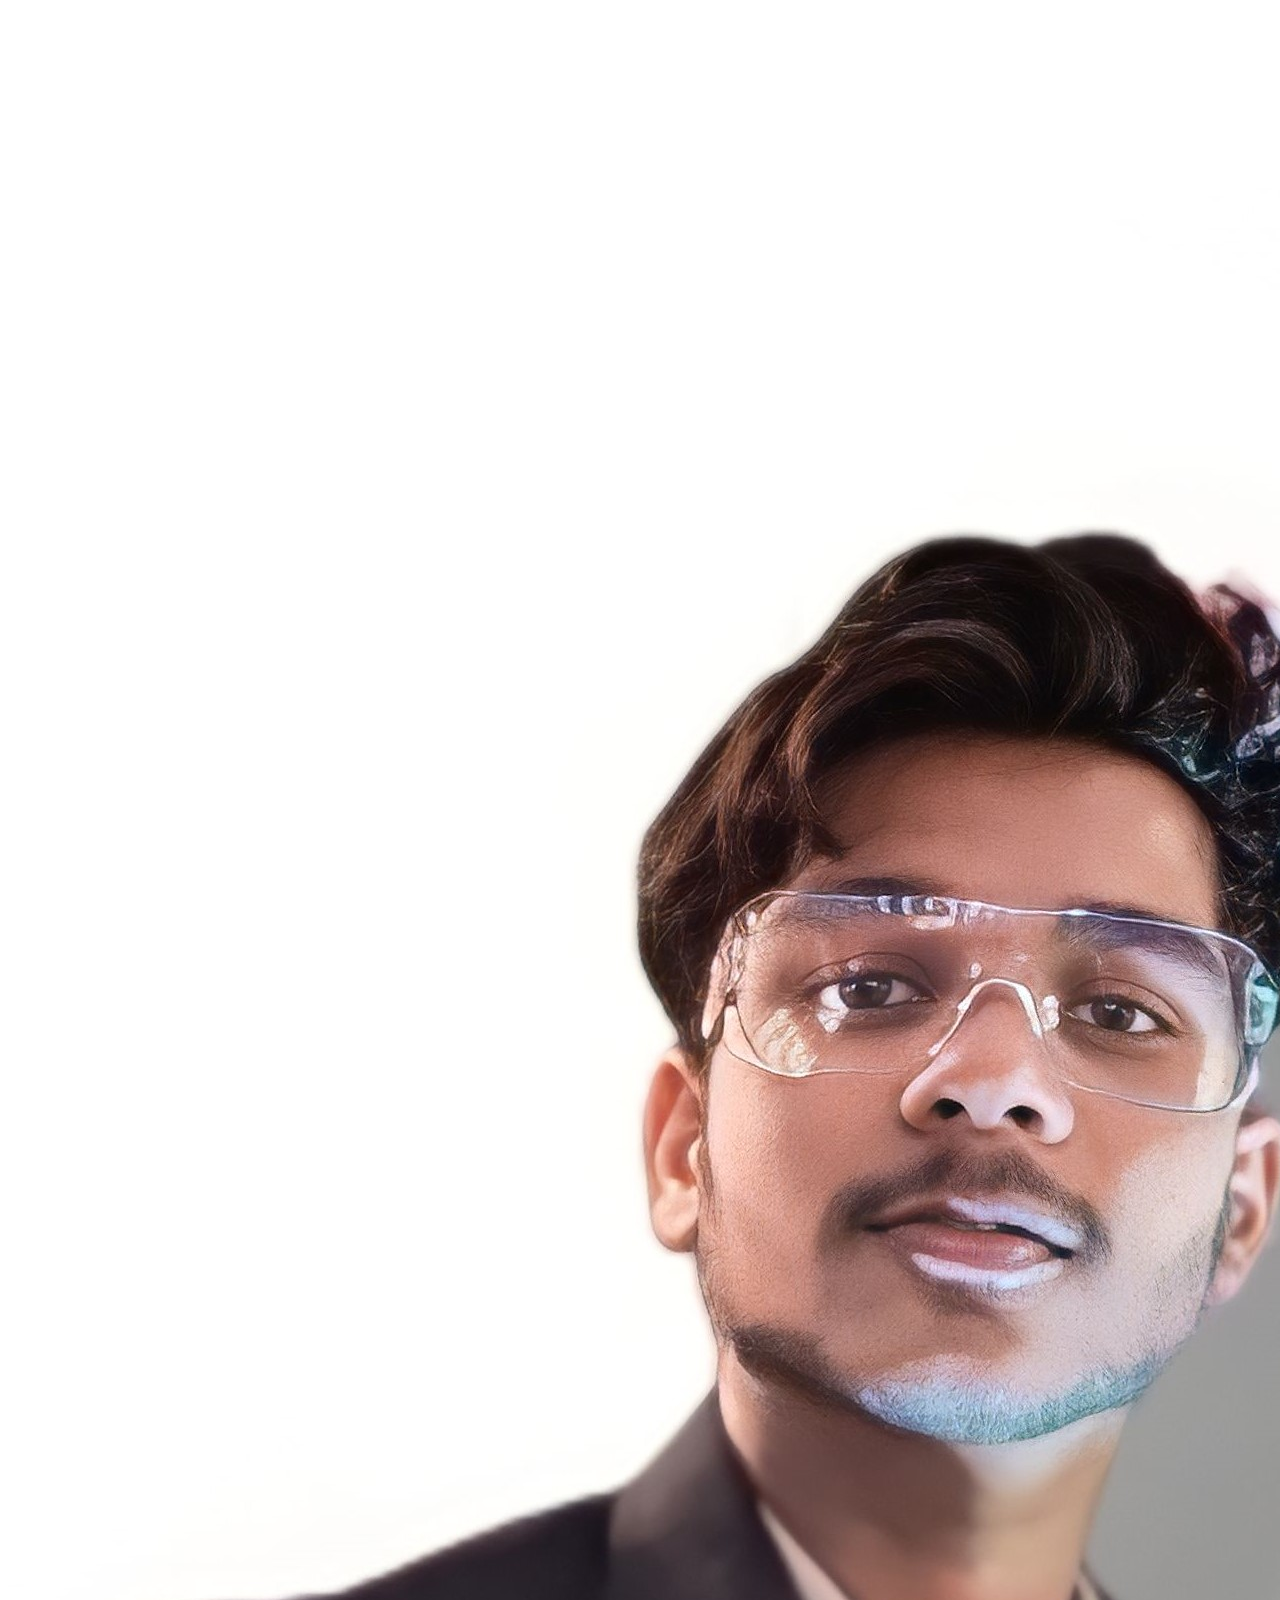
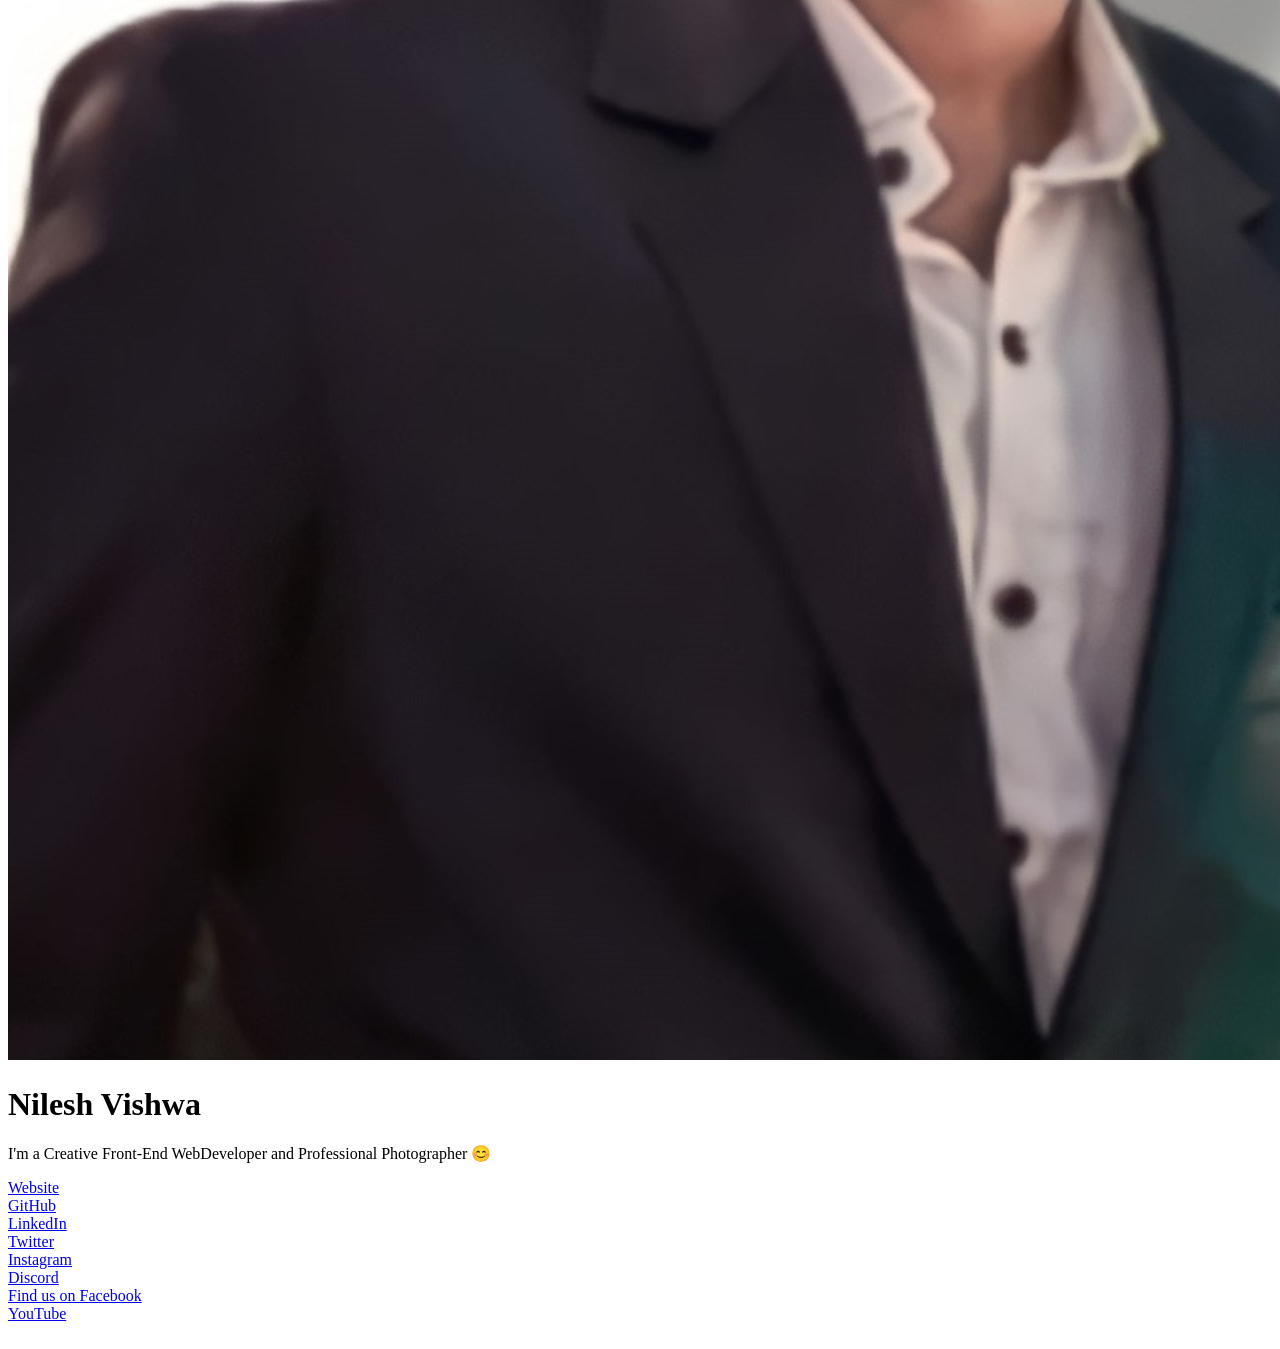
==== index.html @ 8d807885 "updated" ====
<!DOCTYPE html>
<html lang="en">

<head>

  <!-- Page Information
  –––––––––––––––––––––––––––––––––––––––––––––––––– -->
  <meta charset="utf-8">
  <title>Nilesh Vishwa | LinkTree</title>
  <meta name="description" content="https://github.com/vishwanilesh09">
  <meta name="author" content="Seth Cottle">

  <!-- Mobile Specific Metas
  –––––––––––––––––––––––––––––––––––––––––––––––––– -->
  <meta name="viewport" content="width=device-width, initial-scale=1">


  <!-- CSS
  –––––––––––––––––––––––––––––––––––––––––––––––––– -->
  <link rel="stylesheet" href="css/normalize.css">

    <!-- Themes:
            Auto:   css/skeleton-auto.css
            Light:  css/skeleton-light.css
            Dark:   css/skeleton-dark.css
     -->
    <link rel="stylesheet" href="css/skeleton-auto.css">

    <!-- Brand Styles -->
    <link rel="stylesheet" href="css/brands.css">


  <!-- Favicon
  –––––––––––––––––––––––––––––––––––––––––––––––––– -->
  <link rel="icon" type="image/png" href="images/newlogo.png">

</head>

<body>

  <!-- Primary Page Layout
  –––––––––––––––––––––––––––––––––––––––––––––––––– -->
  <div class="container">
    <div class="row">
      <div class="column" style="margin-top: 10%">

        <!-- 

          ## Getting Started with LittleLink

          This page has been built with every pre-designed button available in LittleLink by default. You can rearrange and delete as needed.

          You can add your own brand or others brands you may need in the `css/brands.css` file. 

          You can add custom icons to `images/icons/...`. It is recommended to use a 24x24 .SVG.

          Edit the "Your Image Here" section to add your own personal branding, like a picture of yourself or your brand logo!

          Edit the "Title" section to change the page heading. You can use something like your name, your social handle, or your brand name.

          Edit the "Short Bio" section tell users about yourself or your brand.

        -->

        <!-- Your Image Here -->
        <img src="images/nv.jpg" class="avatar" alt="">

        <!-- Title -->
        <h1 role="heading">Nilesh Vishwa</h1>

        <!-- Short Bio -->
        <p>I'm a Creative Front-End WebDeveloper and Professional Photographer &#128522;</p>

        <!--

          ## Breaking down <a> attributes:
          
          1.) class="button button-default" | The first "button" here is telling this <a> tag that it should make this element a button and applies the default styling in `css/brands.css`.
          The second portion, button-default, is declaring the specific brand style you would like to apply. Here we're applying the "default" style and color.
          If you want to make this button to use the brand colors for Discord, just change "button-default" to "button-discord". Brands are found in `css/brands.css`. You can always edit & add your own there.

          2.) Replace the # in href="#" with the desired target URL for the button.

          3.) target="_blank" | This attribute opens links in a new tab. Remove this attribute to prevent links from opening in a new tab.

          4.) rel="noopener" | This attribute instructs the browser to navigate to the target resource without granting the new browsing context access to the document that opened it.
          This is especially useful when opening untrusted links. https://developer.mozilla.org/en-US/docs/Web/HTML/Link_types/noopener

          5.) role="button" | The button role identifies an element as a button to assistive technology such as screen readers.

          ## Breaking down the <img> attributes:
          
          1.) class="icon" | This class is telling the <img> tag that it should use the styling for icons found in `css/brands.css`.

          2.) src="images/icons/[icon-name].svg" | This defines the icon you would like to display from the 'images/icons/' folder. For example, you can change this to src="images/icons/discord.svg" to use the Discord icon.
          Add your own 24x24 icons to the "icons" folder to reference them. We recommend providing a SVG.

          3.) alt="" | Since the text at the end of the snippet, "..>[Button Text]</a><br>", explains what the button is, we use "alt=""" to nullify the icon annoucement from the accessibility tree. 
          This can improve the experience for assistive technology users by hiding what is essentially duplicated

        -->
         <!-- website -->
         <a class="button button-web" href="https://github.com/nileshvishwa/littlelink.git" target="_blank" rel="noopener" role="button"><img class="icon" src="images/icons/generic-website.svg" alt="">Website</a><br>
         
        <!-- GitHub -->
        <a class="button button-github" href="https://github.com/nileshvishwa" target="_blank" rel="noopener" role="button"><img class="icon" src="images/icons/github.svg" alt="">GitHub</a><br>

        <!-- LinkedIn -->
        <a class="button button-linked" href="https://www.linkedin.com/in/nilesh-vishwa-b1275a29b/" target="_blank" rel="noopener" role="button"><img class="icon" src="images/icons/linkedin.svg" alt="">LinkedIn</a><br>

        <!-- Twitter -->
        <a class="button button-twit" href="https://twitter.com/knilesh09" target="_blank" rel="noopener" role="button"><img class="icon" src="images/icons/twitter.svg" alt="">Twitter</a><br>

        <!-- Reddit -->
        <!-- <a class="button button-reddit" href="#" target="_blank" rel="noopener" role="button"><img class="icon" src="images/icons/reddit.svg" alt="">Reddit</a><br> -->

        <!-- Instagram -->
        <a class="button button-instagram" href="https://instagram.com/nilesh.vishwa__" target="_blank" rel="noopener" role="button"><img class="icon" src="images/icons/instagram.svg" alt="">Instagram</a><br>

        <!-- Discord -->
        <a class="button button-discord" href="https://discord.com/invite/nilesh__vishwa#4223" target="_blank" rel="noopener" role="button"><img class="icon" src="images/icons/discord.svg" alt="">Discord</a><br>

        <!-- Facebook -->
        <a class="button button-faceb" href="https://www.facebook.com/nilesh.rock.9404" target="_blank" rel="noopener" role="button"><img class="icon" src="images/icons/facebook.svg" alt="">Find us on Facebook</a><br>

        <!-- YouTube -->
        <a class="button button-yt" href="https://www.youtube.com/@nilesh__vishwa" target="_blank" rel="noopener" role="button"><img class="icon" src="images/icons/youtube.svg" alt="">YouTube</a><br>
        <br>
        

      </div>
    </div>
  </div>

  <!-- End Document
  –––––––––––––––––––––––––––––––––––––––––––––––––– -->
</body>

</html>
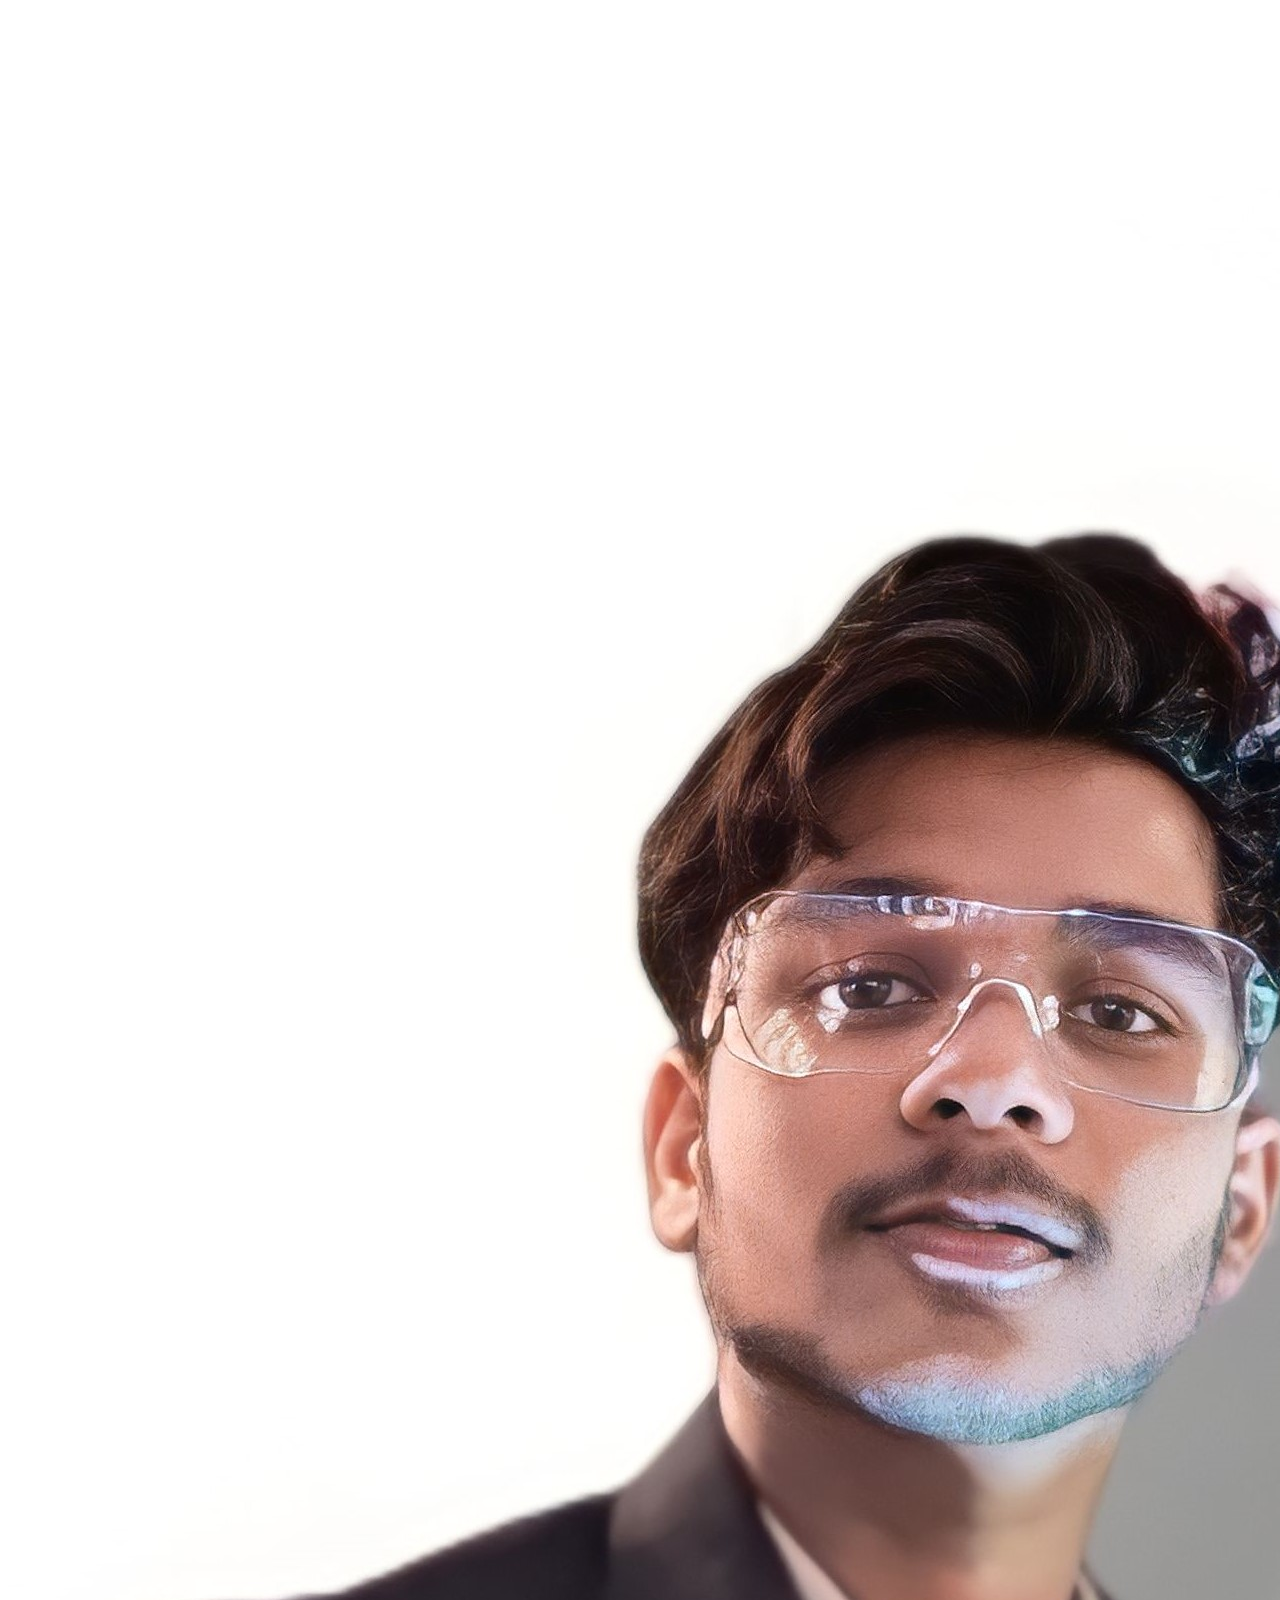
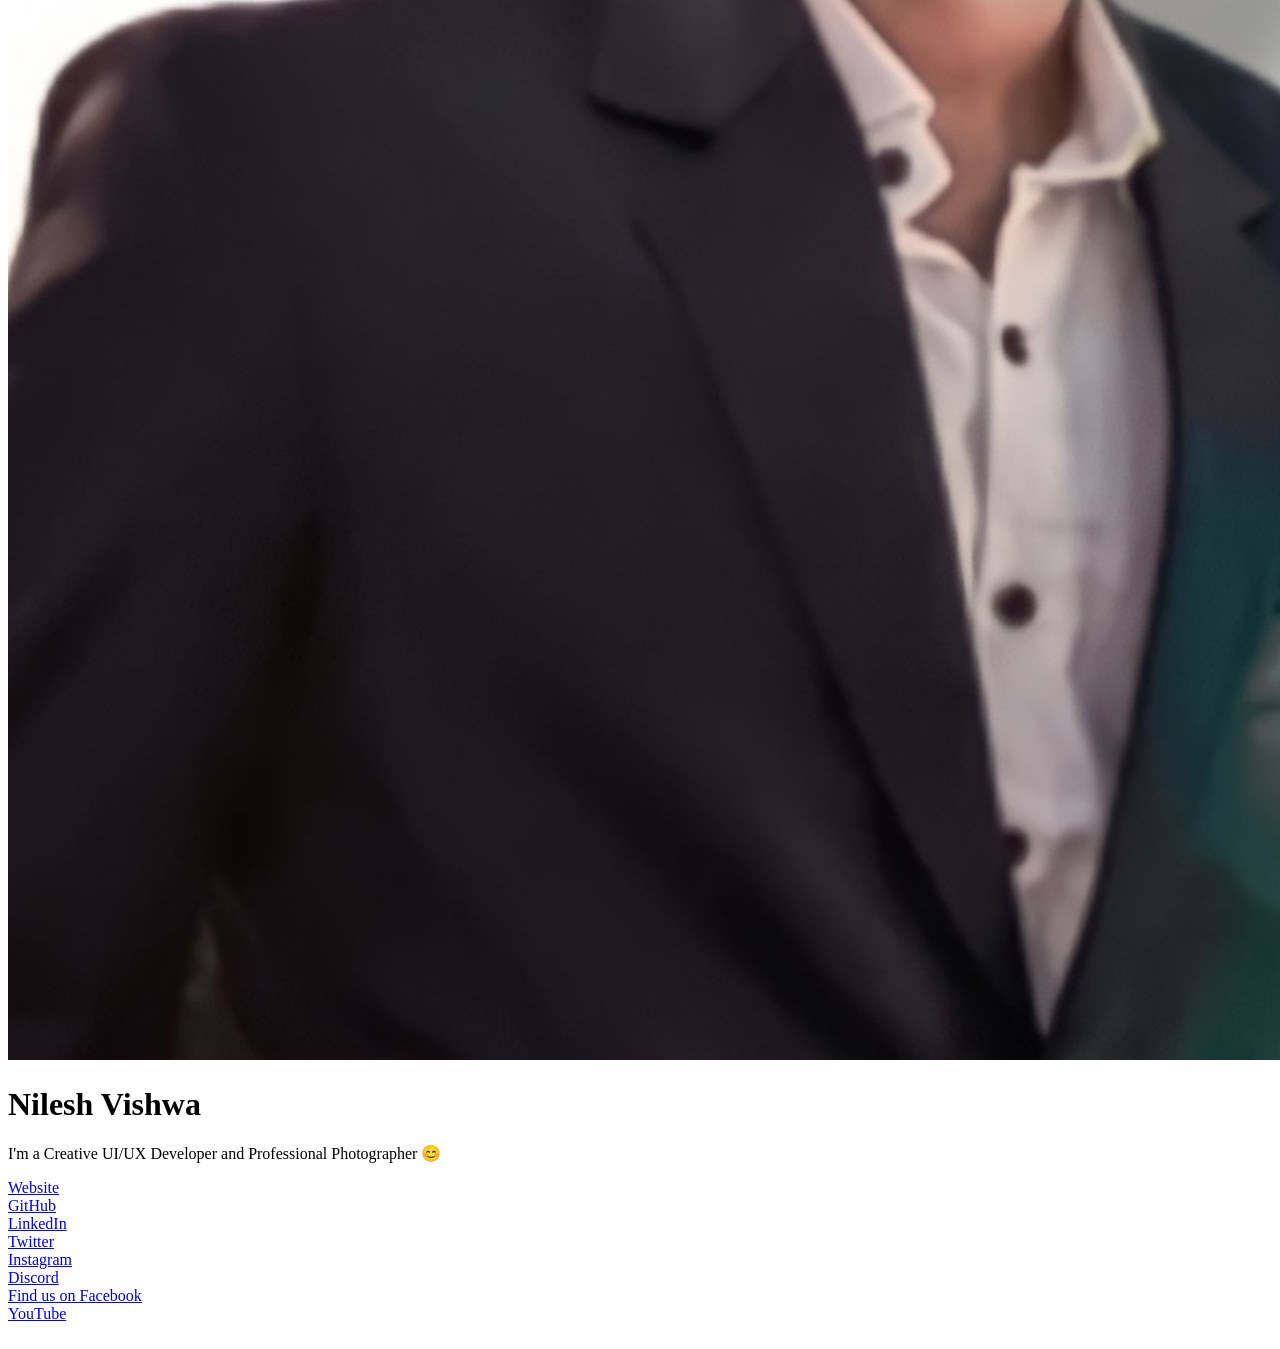
==== commit ed64ac85: "site updated" ====
--- a/index.html
+++ b/index.html
@@ -6,8 +6,8 @@
   <!-- Page Information
   –––––––––––––––––––––––––––––––––––––––––––––––––– -->
   <meta charset="utf-8">
-  <title>Nilesh Vishwa | LinkTree</title>
-  <meta name="description" content="https://github.com/vishwanilesh09">
+  <title>Nilesh Vishwa </title>
+  <meta name="description" content="https://github.com/nileshvishwa">
   <meta name="author" content="Seth Cottle">
 
   <!-- Mobile Specific Metas
@@ -69,7 +69,7 @@
         <h1 role="heading">Nilesh Vishwa</h1>
 
         <!-- Short Bio -->
-        <p>I'm a Creative Front-End WebDeveloper and Professional Photographer &#128522;</p>
+        <p>I'm a Creative UI/UX Developer and Professional Photographer &#128522;</p>
 
         <!--
 
@@ -100,7 +100,7 @@
 
         -->
          <!-- website -->
-         <a class="button button-web" href="https://github.com/nileshvishwa/littlelink.git" target="_blank" rel="noopener" role="button"><img class="icon" src="images/icons/generic-website.svg" alt="">Website</a><br>
+         <a class="button button-web" href="https://nileshvishwa.github.io/personal-portfolio/" target="_blank" rel="noopener" role="button"><img class="icon" src="images/icons/generic-website.svg" alt="">Website</a><br>
          
         <!-- GitHub -->
         <a class="button button-github" href="https://github.com/nileshvishwa" target="_blank" rel="noopener" role="button"><img class="icon" src="images/icons/github.svg" alt="">GitHub</a><br>
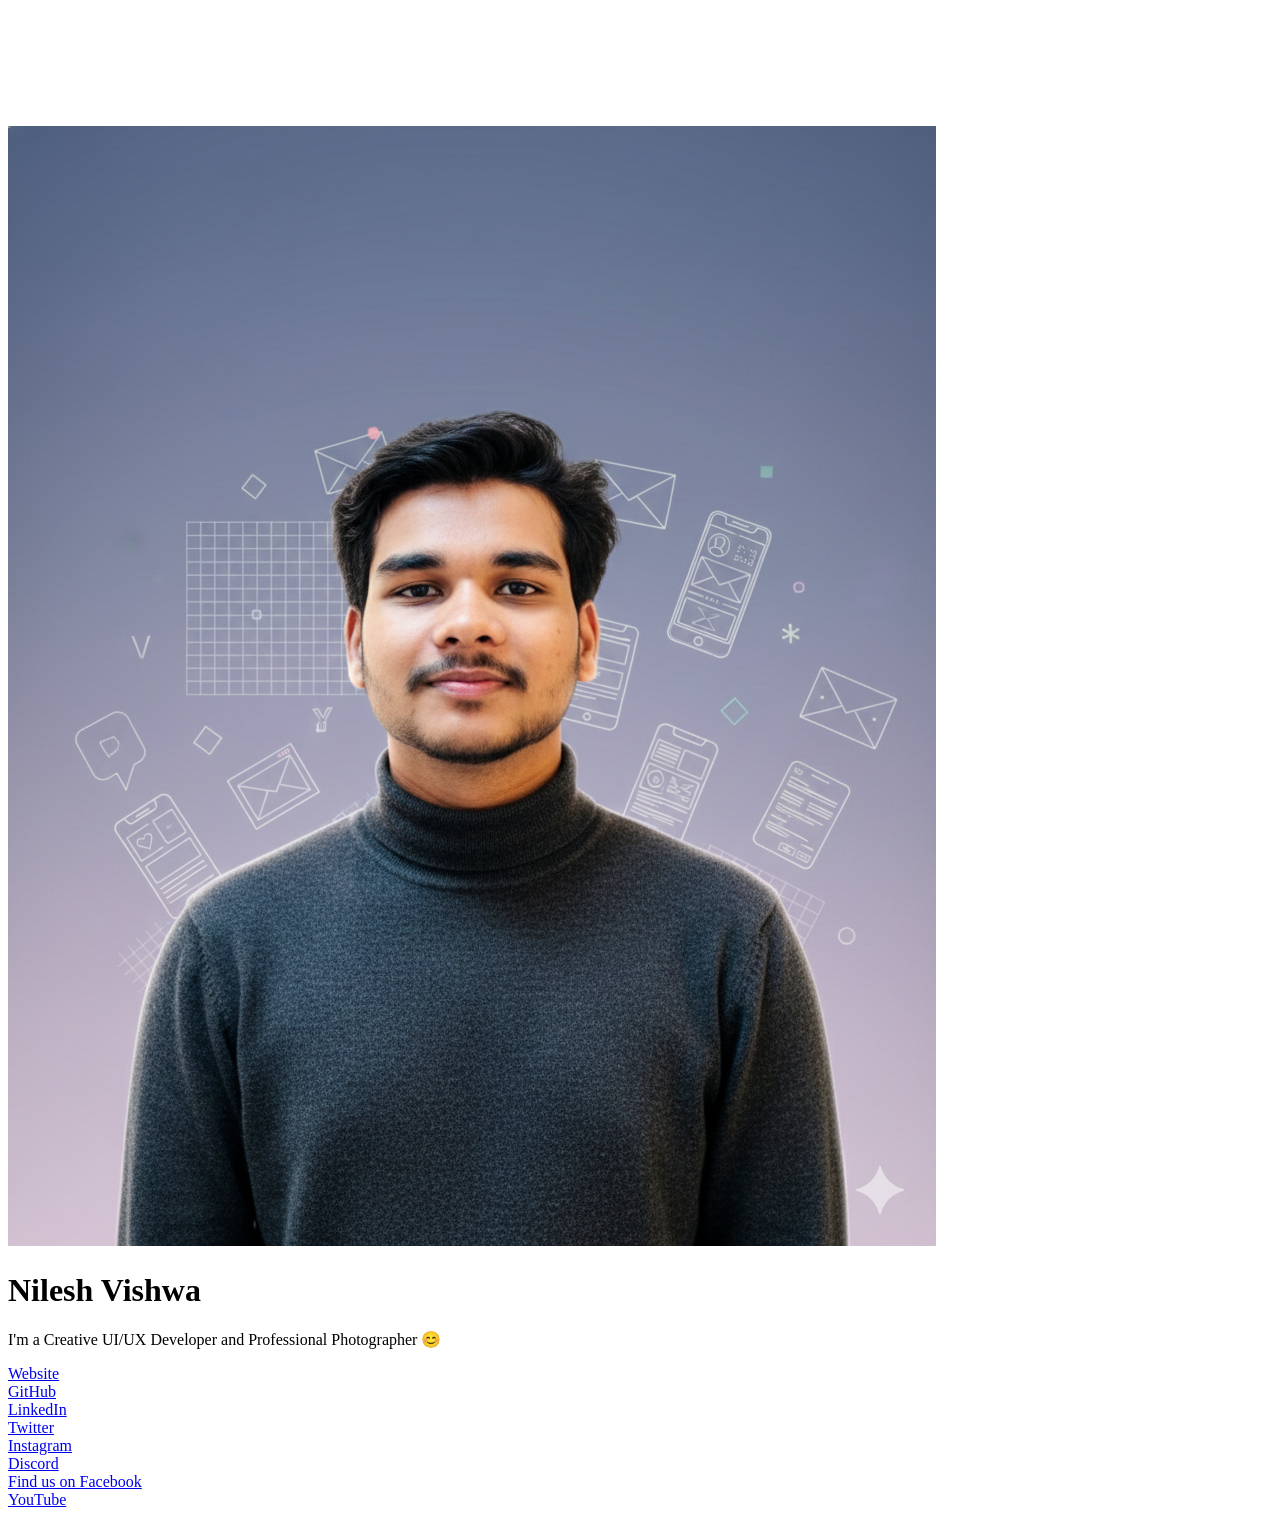
==== commit 2ffdb84e: "code updated" ====
--- a/index.html
+++ b/index.html
@@ -63,7 +63,7 @@
         -->
 
         <!-- Your Image Here -->
-        <img src="images/nv.jpg" class="avatar" alt="">
+        <img src="images/nv2.png" class="avatar" alt="">
 
         <!-- Title -->
         <h1 role="heading">Nilesh Vishwa</h1>
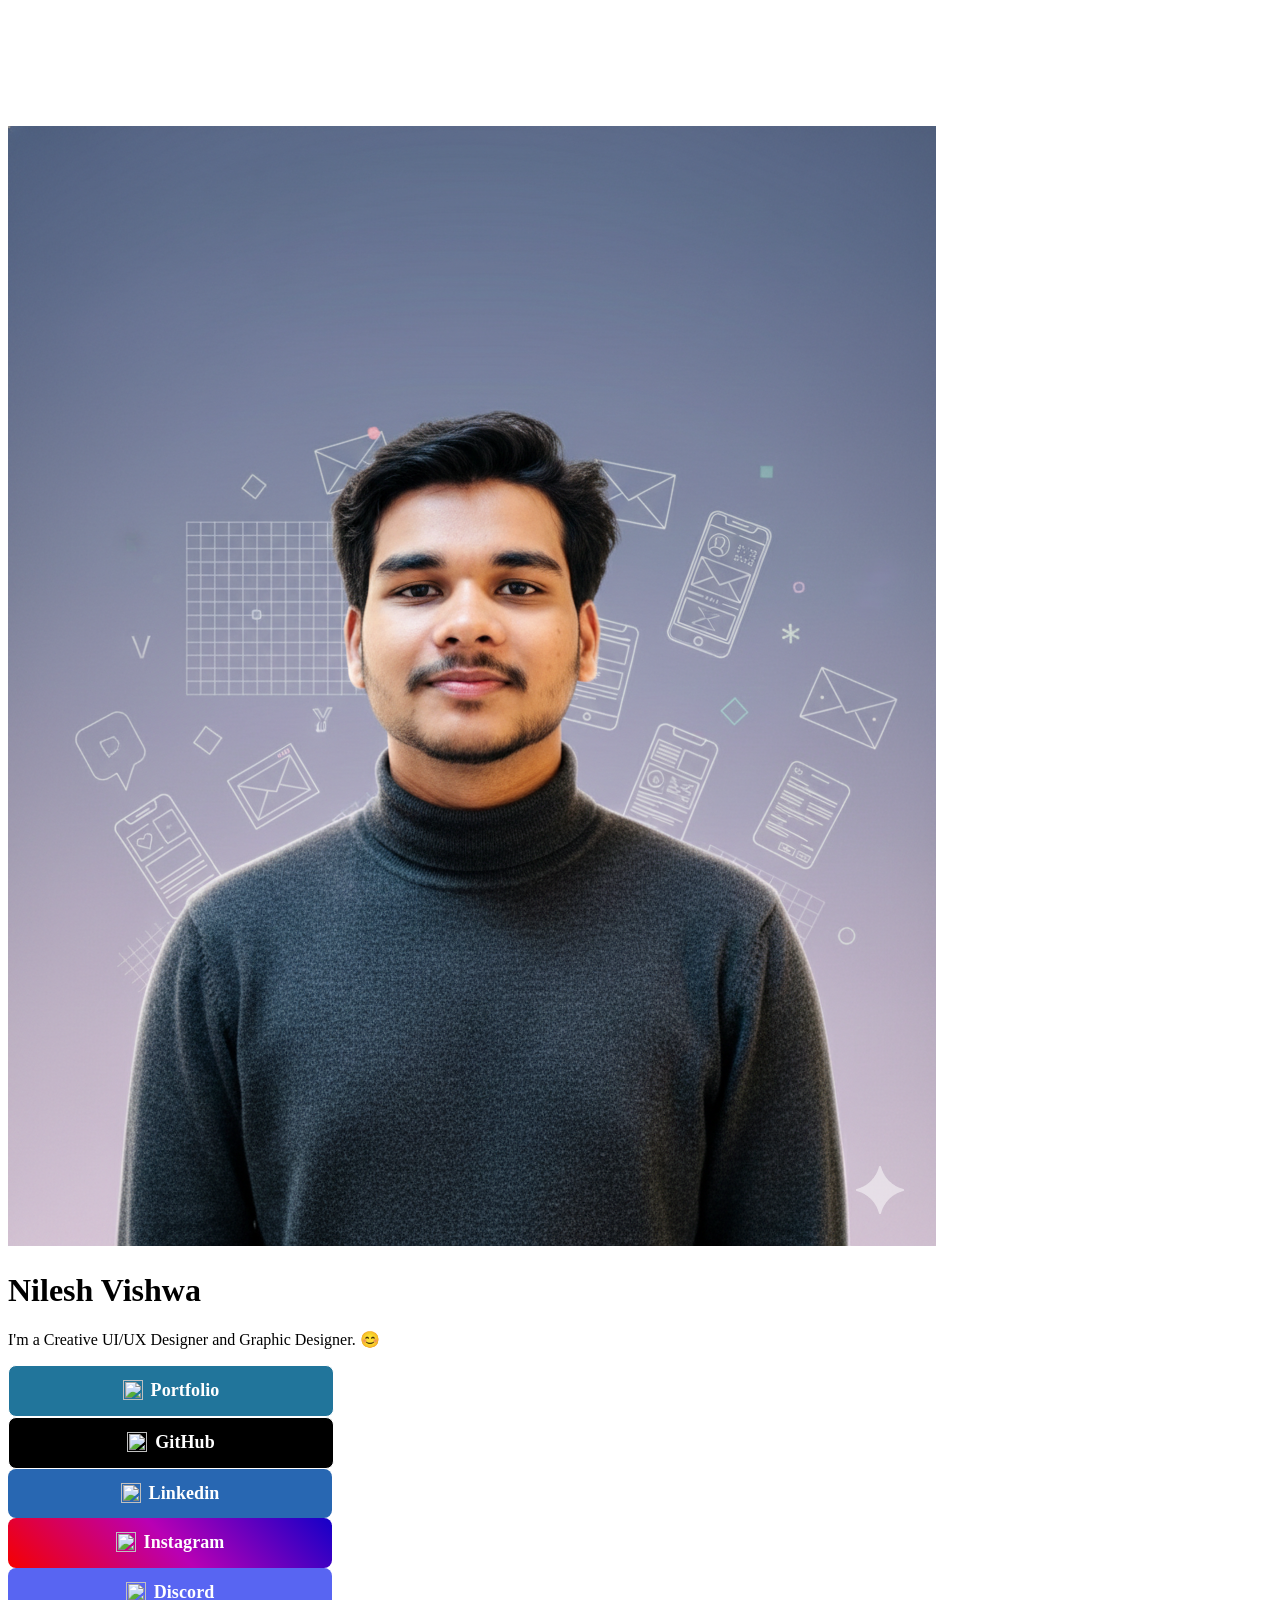
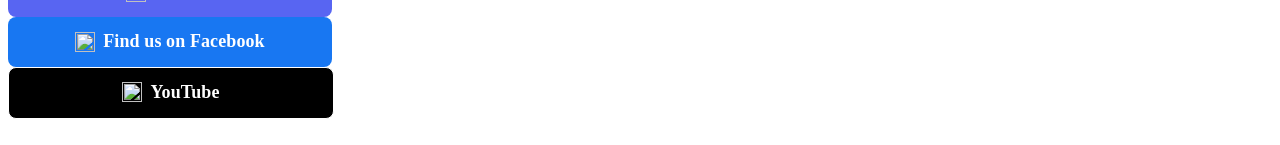
==== commit 02bf2064: "Update name and color" ====
--- a/index.html
+++ b/index.html
@@ -69,7 +69,7 @@
         <h1 role="heading">Nilesh Vishwa</h1>
 
         <!-- Short Bio -->
-        <p>I'm a Creative UI/UX Developer and Professional Photographer &#128522;</p>
+        <p>I'm a Creative UI/UX Designer and Graphic Designer. &#128522;</p>
 
         <!--
 
@@ -99,17 +99,17 @@
           This can improve the experience for assistive technology users by hiding what is essentially duplicated
 
         -->
-         <!-- website -->
-         <a class="button button-web" href="https://nileshvishwa.github.io/personal-portfolio/" target="_blank" rel="noopener" role="button"><img class="icon" src="images/icons/generic-website.svg" alt="">Website</a><br>
+         <!-- Portfolio -->
+         <a class="button button-web" href="https://nileshvishwa.github.io/Portfolio-me/" target="_blank" rel="noopener" role="button"><img class="icon" src="images/icons/generic-website.svg" alt="">Portfolio</a><br>
          
         <!-- GitHub -->
         <a class="button button-github" href="https://github.com/nileshvishwa" target="_blank" rel="noopener" role="button"><img class="icon" src="images/icons/github.svg" alt="">GitHub</a><br>
 
         <!-- LinkedIn -->
-        <a class="button button-linked" href="https://www.linkedin.com/in/nilesh-vishwa-b1275a29b/" target="_blank" rel="noopener" role="button"><img class="icon" src="images/icons/linkedin.svg" alt="">LinkedIn</a><br>
+        <a class="button button-linked" href="https://www.linkedin.com/in/nilesh-vishwa-b1275a29b/" target="_blank" rel="noopener" role="button"><img class="icon" src="images/icons/linkedin.svg" alt="">Linkedin</a><br>
 
         <!-- Twitter -->
-        <a class="button button-twit" href="https://twitter.com/knilesh09" target="_blank" rel="noopener" role="button"><img class="icon" src="images/icons/twitter.svg" alt="">Twitter</a><br>
+       <!---- <a class="button button-twit" href="https://twitter.com/knilesh09" target="_blank" rel="noopener" role="button"><img class="icon" src="images/icons/twitter.svg" alt="">Twitter</a><br>  -->
 
         <!-- Reddit -->
         <!-- <a class="button button-reddit" href="#" target="_blank" rel="noopener" role="button"><img class="icon" src="images/icons/reddit.svg" alt="">Reddit</a><br> -->
--- a/css/brands.css
+++ b/css/brands.css
@@ -0,0 +1,1007 @@
+/*
+* littlelink.io
+* Skeleton V2.0.4
+* Copyright 2014, Dave Gamache
+* www.getskeleton.com
+* Free to use under the MIT license.
+* http://www.opensource.org/licenses/mit-license.php
+* 12/29/2014
+*/
+
+/*
+* Built using on:
+* Skeleton V2.0.4
+* Copyright 2014, Dave Gamache
+* www.getskeleton.com
+* Free to use under the MIT license.
+* http://www.opensource.org/licenses/mit-license.php
+* 12/29/2014
+*/
+
+/* Table of contents
+––––––––––––––––––––––––––––––––––––––––––––––––––
+
+- Buttons
+- Brand Styles
+
+*/
+
+/* Buttons
+–––––––––––––––––––––––––––––––––––––––––––––––––– */
+
+.button,
+button {
+  display: inline-block;
+  text-decoration: none;
+  height: 100%;
+  text-align: center;
+  vertical-align: middle;
+  font-size: 18px;
+  width: 300px;
+  font-weight: 700;
+  line-height: 20px;
+  padding: 14px 12px 12px 12px;
+  letter-spacing: 0.1px;
+  white-space: wrap;
+  outline: none;
+  border-radius: 8px;
+  cursor: pointer;
+  
+}     
+button:hover,
+.button:focus {
+  color: #212121;
+  border-color: #888;
+  outline: #7AB8FF solid 3px
+}
+.button.button-primary {
+  color: #fff;
+  filter: brightness(90%);
+}
+.button.button-primary:hover,
+.button.button-primary:focus {
+  color: #fff;
+  filter: brightness(90%);
+}
+
+/* Brand Icons
+–––––––––––––––––––––––––––––––––––––––––––––––––– */
+
+.icon {
+  padding: 0px 8px 3.5px 0px;
+  vertical-align: middle;
+  width: 20px;
+  height: 20px;
+}
+
+/* Brand Styles
+–––––––––––––––––––––––––––––––––––––––––––––––––– */
+
+/* Default (this is great for your own brand color!) */
+.button.button-default {
+  color: #ffffff;
+  background-color: #2457F5;
+}
+.button.button-default:hover,
+.button.button-default:focus {
+  filter: brightness(90%);
+}
+
+/* Amazon */
+.button.button-amazon {
+  color: #000000;
+  background-color: #FFFFFF;
+  border: 1px solid #212121;
+}
+.button.button-amazon:hover,
+.button.button-amazon:focus {
+  filter: brightness(90%);
+}
+
+/* Amazon Music */
+.button.button-amazon-music {
+  color: #000000;
+  background-color: #25D1DA;
+}
+.button.button-amazon-music:hover,
+.button.button-amazon-music:focus {
+  filter: brightness(90%);
+}
+
+/* Apple App Store */
+.button.button-appstore {
+  color: #FFFFFF;
+  background-color: #000000;
+  border: 1px solid #FFFFFF;
+}
+.button.button-appstore:hover,
+.button.button-appstore:focus {
+  filter: brightness(90%);
+}
+
+/* Apple Music */
+.button.button-apple-music {
+  color: #ffffff;
+  background-color: #000000;
+  border: 1px solid #FFFFFF;
+}
+.button.button-apple-music:hover,
+.button.button-apple-music:focus {
+  filter: brightness(90%);
+}
+
+/* Apple Music Alt */
+.button.button-apple-music-alt {
+  color: #ffffff;
+  background-image: linear-gradient(to bottom, #FB5C74, #FA233B);
+}
+.button.button-apple-music-alt:hover,
+.button.button-apple-music-alt:focus {
+  filter: brightness(90%);
+}
+
+/* Apple Podcasts */
+.button.button-apple-podcasts {
+  color: #ffffff;
+  background-color: #000000;
+  border: 1px solid #FFFFFF;
+}
+.button.button-apple-podcasts:hover,
+.button.button-apple-podcasts:focus {
+  filter: brightness(90%);
+}
+
+/* Apple Podcasts Alt */
+.button.button-apple-podcasts-alt {
+  color: #ffffff;
+  background-image: linear-gradient(to bottom, #F452FF, #832BC1);
+}
+.button.button-apple-podcasts-alt:hover,
+.button.button-apple-podcasts-alt:focus {
+  filter: brightness(90%);
+}
+
+/* ArtStation */
+.button.button-artstation {
+  color: #ffffff;
+  background-color: #18181C;
+  border: 1px solid #FFFFFF;
+}
+.button.button-artstation:hover,
+.button.button-artstation:focus {
+  filter: brightness(90%);
+}
+
+/* Bandcamp */
+.button.button-bandcamp {
+  color: #ffffff;
+  background-color: #1d9fc3;
+}
+.button.button-bandcamp:hover,
+.button.button-bandcamp:focus {
+  filter: brightness(90%);
+}
+
+/* Behance */
+.button.button-behance {
+  color: #ffffff;
+  background-color: #0057FF;
+}
+.button.button-behance:hover,
+.button.button-behance:focus {
+  filter: brightness(90%);
+}
+
+/* Bluesky */
+.button.button-bluesky {
+  color: #000000;
+  background-color: #F3F9FF;
+  border: 1px solid #212121;
+}
+.button.button-bluesky:hover,
+.button.button-bluesky:focus {
+  filter: brightness(90%);
+}
+
+/* Buy Me a Coffee */
+.button.button-coffee {
+  color: #000000;
+  background-color: #ffdd00;
+}
+.button.button-coffee:hover,
+.button.button-coffee:focus {
+  filter: brightness(90%);
+}
+
+/* Cal.com */
+.button.button-cal {
+  color: #FFFFFF;
+  background-color: #292929;
+  border: 1px solid #FFFFFF;
+}
+.button.button-cal:hover,
+.button.button-cal:focus {
+  filter: brightness(90%);
+}
+
+/* Calendly */
+.button.button-calendly {
+  color: #FFFFFF;
+  background-color: #006BFF;
+}
+.button.button-calendly:hover,
+.button.button-calendly:focus {
+  filter: brightness(90%);
+}
+
+/* Cash App */
+.button.button-cash-app {
+  color: #ffffff;
+  background-image: linear-gradient(to bottom, #00d64b, #00c244);
+}
+.button.button-cash-app:hover,
+.button.button-cash-app:focus {
+  filter: brightness(90%);
+}
+
+/* Clubhouse */
+.button.button-clubhouse {
+  color: #1F1F1A;
+  background-color: #F1EFE3;
+  border: 1px solid #212121;
+}
+.button.button-clubhouse:hover,
+.button.button-clubhouse:focus {
+  filter: brightness(90%);
+}
+
+/* dev.to */
+.button.button-dev-to {
+  color: #000000;
+  background-color: #f5f5f5;
+  border: 1px solid #212121;
+}
+.button.button-dev-to:hover,
+.button.button-dev-to:focus {
+  filter: brightness(90%);
+}
+
+/* Discord */
+.button.button-discord {
+  color: #ffffff;
+  background-color: #5865f2;
+}
+.button.button-discord:hover,
+.button.button-discord:focus {
+  filter: brightness(90%);
+}
+
+/* Dribbble */
+.button.button-dribbble {
+  color: #000000;
+  background-color: #FFFFFF;
+  border: 1px solid #212121;
+}
+.button.button-dribbble:hover,
+.button.button-dribbble:focus {
+  filter: brightness(90%);
+}
+
+/* Etsy */
+.button.button-etsy {
+  color: #ffffff;
+  background-color: #F45800;
+}
+.button.button-etsy:hover,
+.button.button-etsy:focus {
+  filter: brightness(90%);
+}
+
+/* Facebook */
+.button.button-faceb {
+  color: #ffffff;
+  background-color: #1877f2;
+}
+.button.button-faceb:hover,
+.button.button-faceb:focus {
+  filter: brightness(90%);
+}
+
+/* Facebook Messenger */
+.button.button-messenger {
+  color: #ffffff;
+  background-image: linear-gradient(
+    25deg,
+    #0099ff,
+    #5f5dff,
+    #a033ff,
+    #c740cc,
+    #ff5280,
+    #ff7061
+  );
+}
+.button.button-messenger:hover,
+.button.button-messenger:focus {
+  filter: brightness(90%);
+}
+
+/* Figma */
+.button.button-figma {
+  color: #ffffff;
+  background-color: #000000;
+  border: 1px solid #FFFFFF;
+}
+.button.button-figma:hover,
+.button.button-figma:focus {
+  filter: brightness(90%);
+}
+
+/* Fiverr */
+.button.button-fiverr {
+  color: #ffffff;
+  background-color: #1DBF73;
+}
+.button.button-fiverr:hover,
+.button.button-fiverr:focus {
+  filter: brightness(90%);
+}
+
+/* Flickr */
+.button.button-flickr {
+  color: #ffffff;
+  background-color: #000000;
+  border: 1px solid #FFFFFF;
+}
+.button.button-flickr:hover,
+.button.button-flickr:focus {
+  filter: brightness(90%);
+}
+
+/* GitHub */
+.button.button-github {
+  color: #ffffff;
+  background-color: #000000;
+  border: 1px solid #FFFFFF;
+}
+.button.button-github:hover,
+.button.button-github:focus {
+  filter: brightness(90%);
+}
+
+/* GitLab */
+.button.button-gitlab {
+  color: #ffffff;
+  background-color: #6151b2;
+}
+.button.button-gitlab:hover,
+.button.button-gitlab:focus {
+  filter: brightness(90%);
+}
+
+/* Goodreads */
+.button.button-goodreads {
+  color: #333333;
+  background-color: #f3f1e6;
+  border: 1px solid #212121;
+}
+.button.button-goodreads:hover,
+.button.button-goodreads:focus {
+  filter: brightness(90%);
+}
+
+/* Google Black */
+.button.button-google-black {
+  color: #FFFFFF;
+  background-color: #000000;
+  border: 1px solid #FFFFFF;
+}
+.button.button-google-black:hover,
+.button.button-google-black:focus {
+  filter: brightness(90%);
+}
+
+/* Google Play Store */
+.button.button-playstore {
+  color: #FFFFFF;
+  background-color: #000000;
+  border: 1px solid #FFFFFF;
+}
+.button.button-playstore:hover,
+.button.button-playstore:focus {
+  filter: brightness(90%);
+}
+
+/* Google Podcasts */
+.button.button-google-podcasts {
+  color: #000000;
+  background-color: #FFFFFF;
+  border: 1px solid #212121;
+}
+.button.button-google-podcasts:hover,
+.button.button-google-podcasts:focus {
+  filter: brightness(90%);
+}
+
+/* Google Scholar */
+.button.button-google-scholar {
+  color: #000000;
+  background-color: #FFFFFF;
+  border: 1px solid #212121;
+}
+.button.button-google-scholar:hover,
+.button.button-google-scholar:focus {
+  filter: brightness(90%);
+}
+
+/* Guilded */
+.button.button-guilded {
+  color: #000000;
+  background-color: #F5C400;
+}
+.button.button-guilded:hover,
+.button.button-guilded:focus {
+  filter: brightness(90%);
+}
+
+/* Hashnode */
+.button.button-hashnode {
+  color: #000000;
+  background-color: #ffffff;
+  border: 1px solid #212121;
+}
+.button.button-hashnode:hover,
+.button.button-hashnode:focus {
+  filter: brightness(90%);
+}
+
+/* Instagram */
+.button.button-instagram {
+  color: #ffffff;
+  background-image: linear-gradient(-135deg, #1400c8, #b900b4, #f50000);
+}
+.button.button-instagram:hover,
+.button.button-instagram:focus {
+  filter: brightness(90%);
+}
+
+/* Kickstarter */
+.button.button-kickstarter {
+  color: #ffffff;
+  background-color: #05ce78;
+}
+.button.button-kickstarter:hover,
+.button.button-kickstarter:focus {
+  filter: brightness(90%);
+}
+
+/* Kit */
+.button.button-kit {
+  color: #ffffff;
+  background-color: #000000;
+  border: 1px solid #FFFFFF;
+}
+.button.button-kit:hover,
+.button.button-kit:focus {
+  filter: brightness(90%);
+}
+
+/* Ko-fi */
+.button.button-ko-fi {
+  color: #ffffff;
+  background-color: #13C3FF;
+}
+.button.button-ko-fi:hover,
+.button.button-ko-fi:focus {
+  filter: brightness(90%);
+}
+
+/* Last.fm */
+.button.button-last-fm {
+  color: #ffffff;
+  background-color: #D51007;
+}
+.button.button-last-fm:hover,
+.button.button-last-fm:focus {
+  filter: brightness(90%);
+}
+
+/* Letterboxd */
+.button.button-letterboxd {
+  color: #ffffff;
+  background-color: #2c3440;
+  border: 1px solid #FFFFFF;
+}
+.button.button-letterboxd:hover,
+.button.button-letterboxd:focus {
+  filter: brightness(90%);
+}
+
+/* Line */
+.button.button-line {
+  color: #FFFFFF;
+  background-color: #06C755;
+}
+.button.button-line:hover,
+.button.button-line:focus {
+  filter: brightness(90%);
+}
+
+
+/* LinkedIn */
+.button.button-linked {
+  color: #ffffff;
+  background-color: #2867b2;
+}
+.button.button-linked:hover,
+.button.button-linked:focus {
+  filter: brightness(90%);
+}
+
+/* Mailchimp */
+.button.button-mailchimp {
+  color: #000000;
+  background-color: #FFE01B;
+}
+.button.button-mailchimp:hover,
+.button.button-mailchimp:focus {
+  filter: brightness(90%);
+}
+
+/* Mastodon */
+.button.button-mastodon {
+  color: #ffffff;
+  background-color: #17063B;
+  border: 1px solid #FFFFFF;
+}
+.button.button-mastodon:hover,
+.button.button-mastodon:focus {
+  filter: brightness(90%);
+}
+
+/* Medium */
+.button.button-medium {
+  color: #ffffff;
+  background-color: #000000;
+  border: 1px solid #FFFFFF;
+}
+.button.button-medium:hover,
+.button.button-medium:focus {
+  filter: brightness(90%);
+}
+
+/* Notion */
+.button.button-notion {
+  color: #000000;
+  border: 1px solid #212121;
+  background-color: #ffffff;
+}
+.button.button-notion:hover,
+.button.button-notion:focus {
+  filter: brightness(90%);
+}
+
+/* OnlyFans */
+.button.button-onlyfans {
+  color: #ffffff;
+  background-color: #00AEEF;
+}
+.button.button-onlyfans:hover,
+.button.button-onlyfans:focus {
+  filter: brightness(90%);
+}
+
+/* Patreon */
+.button.button-patreon {
+  color: #ffffff;
+  background-color: #ff424d;
+}
+.button.button-patreon:hover,
+.button.button-patreon:focus {
+  filter: brightness(90%);
+}
+
+/* PayPal */
+.button.button-paypal {
+  color: #ffffff;
+  background-color: #003087;
+}
+.button.button-paypal:hover,
+.button.button-paypal:focus {
+  filter: brightness(90%);
+}
+
+/* Pinterest */
+.button.button-pinterest {
+  color: #000000;
+  background-color: #ffe2eb;
+  border: 1px solid #212121;
+}
+.button.button-pinterest:hover,
+.button.button-pinterest:focus {
+  filter: brightness(90%);
+}
+
+/* Post.news */
+.button.button-post-news {
+  color: #ffffff;
+  background-color: #678BFF;
+}
+.button.button-post-news:hover,
+.button.button-post-news:focus {
+  filter: brightness(90%);
+}
+
+/* Product Hunt */
+.button.button-product-hunt {
+  color: #000000;
+  background-color: #ffffff;
+  border: 1px solid #212121;
+}
+.button.button-producthunt:hover,
+.button.button-producthunt:focus {
+  filter: brightness(90%);
+}
+
+/* Read.cv */
+.button.button-read-cv {
+  color: #FFFFFF;
+  background-color: #000000;
+  border: 1px solid #FFFFFF;
+}
+.button.button-read-cv:hover,
+.button.button-read-cv:focus {
+  filter: brightness(90%);
+}
+
+/* Redbubble */
+.button.button-redbubble {
+  color: #e41321;
+  background-color: #ffffff;
+  border: 1px solid #212121;
+}
+.button.button-redbubble:hover,
+.button.button-redbubble:focus {
+  filter: brightness(90%);
+}
+
+/* Reddit */
+.button.button-reddit {
+  color: #000000;
+  background-color: #d7dfe2;
+  border: 1px solid #212121;
+}
+.button.button-reddit:hover,
+.button.button-reddit:focus {
+  filter: brightness(90%);
+}
+
+/* Shop */
+.button.button-shop {
+  color: #ffffff;
+  background-color: #5A31F4;
+}
+.button.button-shop:hover,
+.button.button-shop:focus {
+  filter: brightness(90%);
+}
+
+/* Signal */
+.button.button-signal {
+  color: #ffffff;
+  background-color: #3a76f0;
+}
+.button.button-signal:hover,
+.button.button-signal:focus {
+  filter: brightness(90%);
+}
+
+/* Skoob */
+.button.button-skoob {
+  color: #ffffff;
+  background-color: #3189c8;
+}
+.button.button-skoob:hover,
+.button.button-skoob:focus {
+  filter: brightness(90%);
+}
+
+/* Slack */
+.button.button-slack {
+  color: #000000;
+  background-color: #FFFFFF;
+  border: 1px solid #212121;
+}
+.button.button-slack:hover,
+.button.button-slack:focus {
+  filter: brightness(90%);
+}
+
+
+/* Snapchat */
+.button.button-snapchat {
+  color: #000000;
+  background-color: #fffc00;
+}
+.button.button-snapchat:hover,
+.button.button-snapchat:focus {
+  filter: brightness(90%);
+}
+
+/* SoundCloud */
+.button.button-soundcloud {
+  color: #ffffff;
+  background-color: #ff5500;
+}
+.button.button-soundcloud:hover,
+.button.button-soundcloud:focus {
+  filter: brightness(90%);
+}
+
+/* Spotify */
+.button.button-spotify {
+  color: #191414;
+  background-color: #1db954;
+}
+.button.button-spotify:hover,
+.button.button-spotify:focus {
+  filter: brightness(90%);
+}
+
+/* Spotify Alt */
+.button.button-spotify-alt {
+  color: #FFFFFF;
+  background-color: #191414;
+  border: 1px solid #FFFFFF;
+}
+.button.button-spotify-alt:hover,
+.button.button-spotify-alt:focus {
+  filter: brightness(90%);
+}
+
+/* Square */
+.button.button-square {
+  color: #FFFFFF;
+  background-color: #006AFF;
+}
+.button.button-square:hover,
+.button.button-square:focus {
+  filter: brightness(90%);
+}
+
+/* Steam */
+.button.button-steam {
+  color: #ffffff;
+  background-image: linear-gradient(90deg, #08BBFF, #2B75FF);
+}
+.button.button-steam:hover,
+.button.button-steam:focus {
+  filter: brightness(90%);
+}
+
+/* Strava */
+.button.button-strava {
+  color: #ffffff;
+  background-color: #fc5200;
+}
+.button.button-strava:hover,
+.button.button-strava:focus {
+  filter: brightness(90%);
+}
+
+/* Substack */
+.button.button-substack {
+  color: #ffffff;
+  background-color: #FF6719;
+}
+.button.button-substack:hover,
+.button.button-substack:focus {
+  filter: brightness(90%);
+}
+
+/* Telegram */
+.button.button-telegram {
+  color: #ffffff;
+  background-color: #3faee8;
+}
+.button.button-telegram:hover,
+.button.button-telegram:focus {
+  filter: brightness(90%);
+}
+
+/* Threema */
+.button.button-threema {
+  color: #000000;
+  background-color: #3fe669;
+}
+.button.button-threema:hover,
+.button.button-threema:focus {
+  filter: brightness(90%);
+}
+
+/* TikTok */
+.button.button-tiktok {
+  color: #ffffff;
+  background-color: #000000;
+  border: 1px solid #FFFFFF;
+}
+.button.button-tiktok:hover,
+.button.button-tiktok:focus {
+  filter: brightness(90%);
+}
+
+/* Trello */
+.button.button-trello {
+  color: #ffffff;
+  background-color: #0065ff;
+}
+.button.button-trello:hover,
+.button.button-trello:focus {
+  filter: brightness(90%);
+}
+
+/* Tumblr */
+.button.button-tumb {
+  color: #ffffff;
+  background-color: #131313;
+  border: 1px solid #FFFFFF;
+}
+.button.button-tumb:hover,
+.button.button-tumb:focus {
+  filter: brightness(90%);
+}
+
+/* Twitch */
+.button.button-twitch {
+  color: #ffffff;
+  background-color: #9146ff;
+}
+.button.button-twitch:hover,
+.button.button-twitch:focus {
+  filter: brightness(90%);
+}
+
+/* Twitter */
+.button.button-twit {
+  color: #ffffff;
+  background-color: #1da1f2;
+}
+.button.button-twit:hover,
+.button.button-twit:focus {
+  filter: brightness(90%);
+}
+
+/* Unsplash */
+.button.button-unsplash {
+  color: #000000;
+  background-color: #ffffff;
+  border: 1px solid #212121;
+}
+.button.button-unsplash:hover,
+.button.button-unsplash:focus {
+  filter: brightness(90%);
+}
+
+/* Untappd */
+.button.button-untappd {
+  color: #ffffff;
+  background-color: #ffc000;
+}
+.button.button-untappd:hover,
+.button.button-untappd:focus {
+  filter: brightness(90%);
+}
+
+/* Upwork */
+.button.button-upwork {
+  color: #FFFFFF;
+  background-color: #14A800;
+}
+.button.button-upwork:hover,
+.button.button-upwork:focus {
+  filter: brightness(90%);
+}
+
+/* Venmo */
+.button.button-venmo {
+  color: #ffffff;
+  background-color: #008CFF;
+}
+.button.button-venmo:hover,
+.button.button-venmo:focus {
+  filter: brightness(90%);
+}
+
+/* Vimeo */
+.button.button-vimeo {
+  color: #ffffff;
+  background-color: #1ab7ea;
+}
+.button.button-vimeo:hover,
+.button.button-vimeo:focus {
+  filter: brightness(90%);
+}
+
+/* VRChat */
+.button.button-vrchat {
+  color: #000000;
+  background-color: #ffffff;
+  border: 1px solid black;
+}
+.button.button-vrchat:hover,
+.button.button-vrchat:focus {
+  filter: brightness(90%);
+}
+
+/* VSCO */
+.button.button-vsco {
+  color: #FFFFFF;
+  background-color: #000000;
+  border: 1px solid #FFFFFF;
+}
+.button.button-vsco:hover,
+.button.button-vsco:focus {
+  filter: brightness(90%);
+}
+
+/* Website */
+.button.button-web {
+  color: #ffffff;
+  background-color: #21759b;
+  border: 1px solid #FFFFFF;
+}
+.button.button-web:hover,
+.button.button-web:focus {
+  filter: brightness(90%);
+}
+
+/* WhatsApp */
+.button.button-whatsapp {
+  color: #ffffff;
+  background-color: #455a64;
+}
+.button.button-whatsapp:hover,
+.button.button-whatsapp:focus {
+  filter: brightness(90%);
+}
+
+/* Wordpress */
+.button.button-wordpress {
+  color: #ffffff;
+  background-color: #21759b;
+}
+.button.button-wordpress:hover,
+.button.button-wordpress:focus {
+  filter: brightness(90%);
+}
+
+/* Xing */
+.button.button-xing {
+  color: #ffffff;
+  background-color: #026466;
+}
+.button.button-xing:hover,
+.button.button-xing:focus {
+  filter: brightness(90%);
+}
+
+/* YouTube */
+.button.button-yt {
+  color: #ffffff;
+  background-color: #000000;
+  border: 1px solid #FFFFFF;
+}
+.button.button-yt:hover,
+.button.button-yt:focus {
+  filter: brightness(90%);
+}
+
+/* Zoom */
+.button.button-zoom {
+  color: #ffffff;
+  background-color: #0B5CFF;
+}
+.button.button-zoom:hover,
+.button.button-zoom:focus {
+  filter: brightness(90%);
+}
+
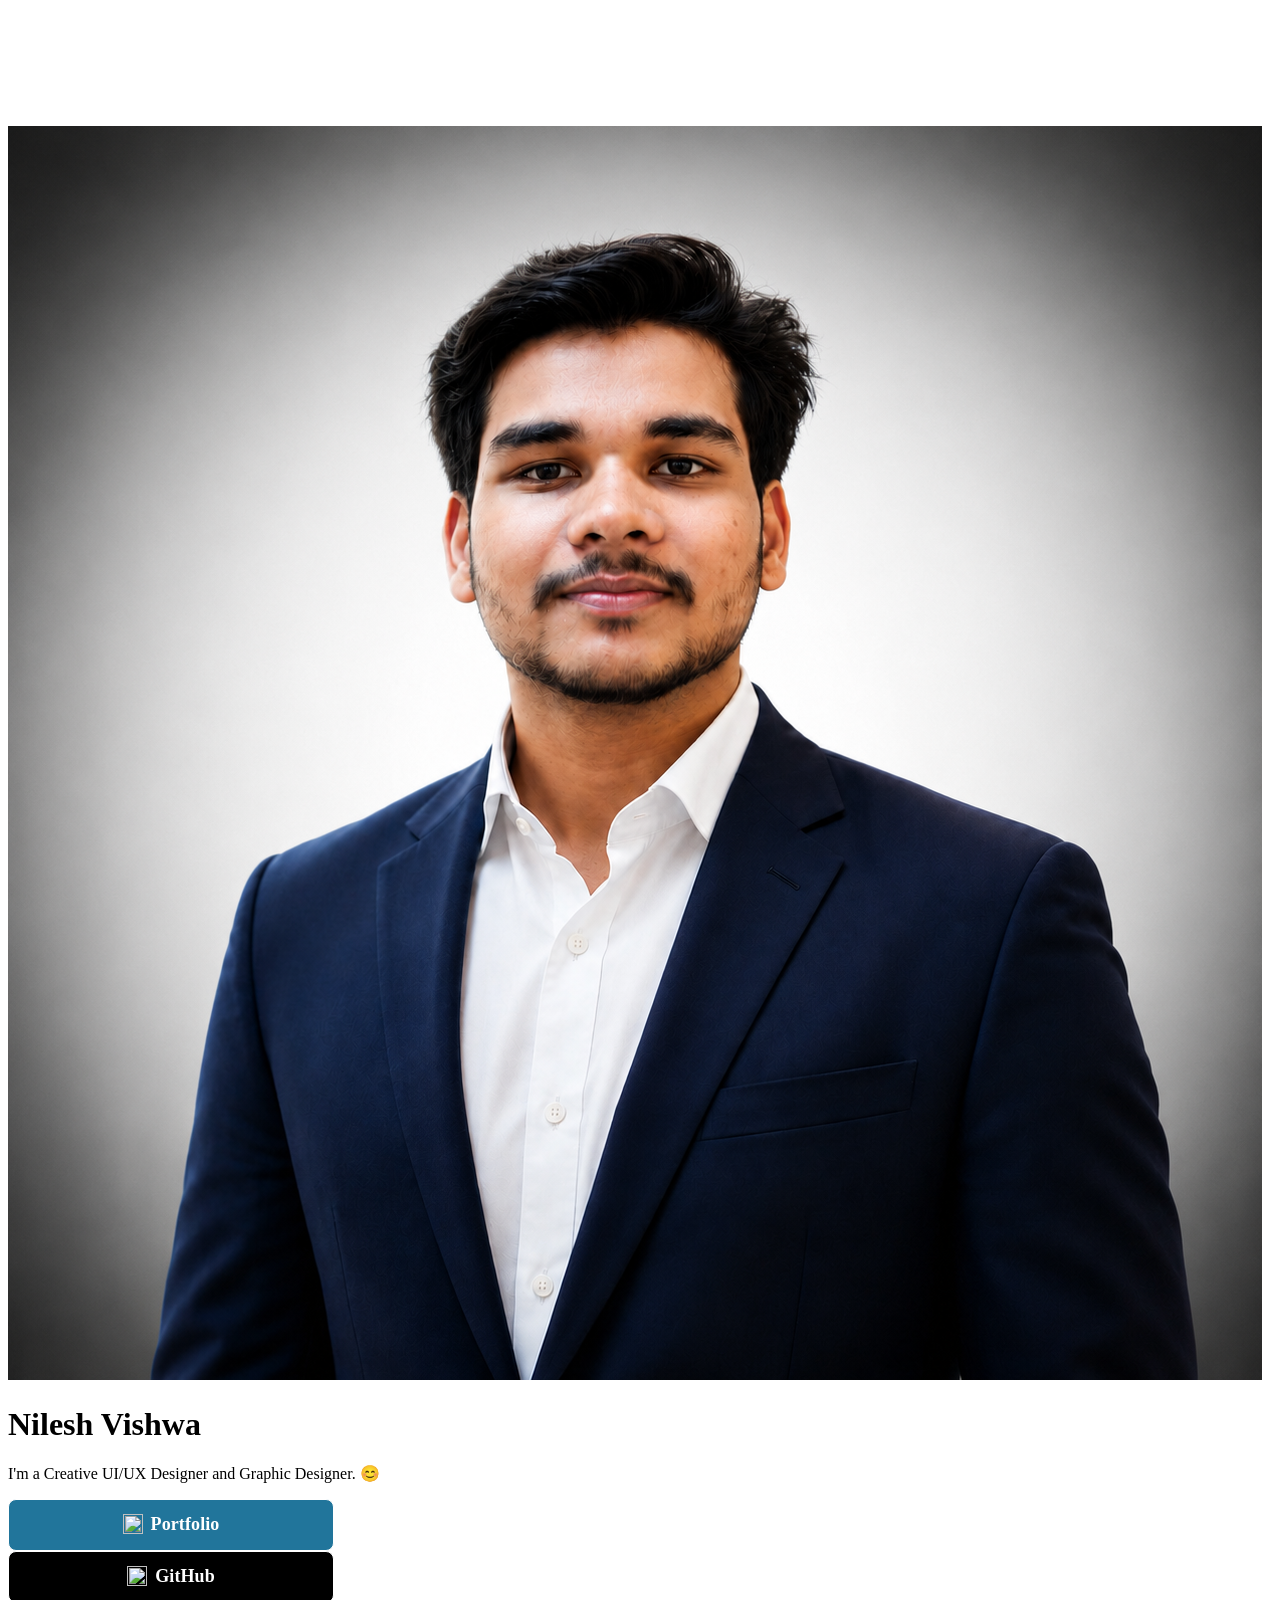
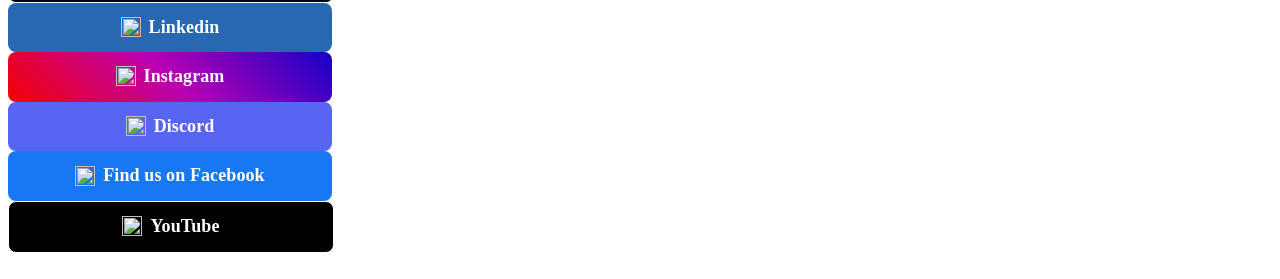
==== commit eab74475: "update profile picture" ====
--- a/index.html
+++ b/index.html
@@ -63,7 +63,7 @@
         -->
 
         <!-- Your Image Here -->
-        <img src="images/nv2.png" class="avatar" alt="">
+        <img src="images/Profile.png" class="avatar" alt="">
 
         <!-- Title -->
         <h1 role="heading">Nilesh Vishwa</h1>
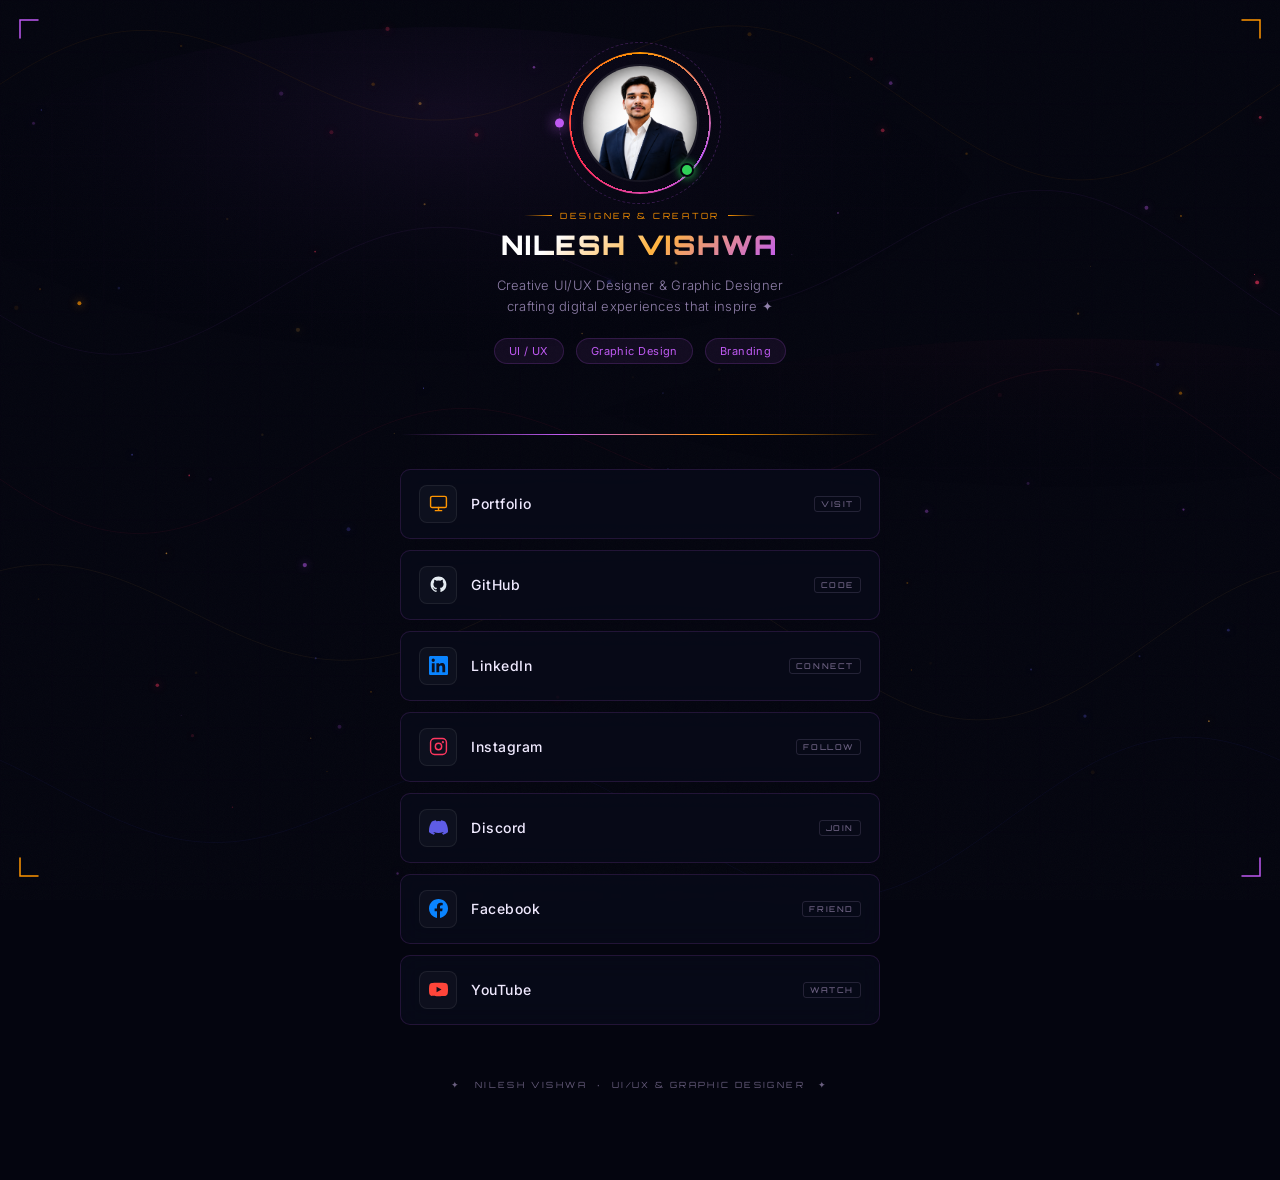
==== commit 811d5542: "update linktreee" ====
--- a/index.html
+++ b/index.html
@@ -1,139 +1,642 @@
 <!DOCTYPE html>
 <html lang="en">
-
 <head>
-
-  <!-- Page Information
-  –––––––––––––––––––––––––––––––––––––––––––––––––– -->
-  <meta charset="utf-8">
-  <title>Nilesh Vishwa </title>
-  <meta name="description" content="https://github.com/nileshvishwa">
-  <meta name="author" content="Seth Cottle">
-
-  <!-- Mobile Specific Metas
-  –––––––––––––––––––––––––––––––––––––––––––––––––– -->
-  <meta name="viewport" content="width=device-width, initial-scale=1">
-
-
-  <!-- CSS
-  –––––––––––––––––––––––––––––––––––––––––––––––––– -->
-  <link rel="stylesheet" href="css/normalize.css">
-
-    <!-- Themes:
-            Auto:   css/skeleton-auto.css
-            Light:  css/skeleton-light.css
-            Dark:   css/skeleton-dark.css
-     -->
-    <link rel="stylesheet" href="css/skeleton-auto.css">
-
-    <!-- Brand Styles -->
-    <link rel="stylesheet" href="css/brands.css">
-
-
-  <!-- Favicon
-  –––––––––––––––––––––––––––––––––––––––––––––––––– -->
-  <link rel="icon" type="image/png" href="images/newlogo.png">
-
+<meta charset="UTF-8">
+<meta name="viewport" content="width=device-width, initial-scale=1.0">
+<title>Nilesh Vishwa</title>
+<link rel="icon" type="image/png" href="images/newlogo.png">
+<link href="https://fonts.googleapis.com/css2?family=Orbitron:wght@400;700;900&family=Inter:wght@300;400;500;600&display=swap" rel="stylesheet">
+<style>
+*, *::before, *::after { box-sizing: border-box; margin: 0; padding: 0; }
+
+:root {
+  --bg:        #04050f;
+  --surface:   #080a1a;
+  --amber:     #ff9500;
+  --amber2:    #ffb340;
+  --violet:    #bf5af2;
+  --rose:      #ff2d55;
+  --teal:      #30d158;
+  --text:      #f0eaff;
+  --muted:     #6b6080;
+  --border:    rgba(191,90,242,0.15);
+}
+
+html { scroll-behavior: smooth; }
+
+body {
+  min-height: 100vh;
+  background: var(--bg);
+  color: var(--text);
+  font-family: 'Inter', sans-serif;
+  overflow-x: hidden;
+}
+
+/* ═══════════════════════════════
+   CANVAS BACKGROUND
+═══════════════════════════════ */
+#bg-canvas {
+  position: fixed;
+  inset: 0;
+  z-index: 0;
+  pointer-events: none;
+}
+
+/* ═══════════════════════════════
+   NOISE OVERLAY
+═══════════════════════════════ */
+.noise {
+  position: fixed;
+  inset: 0;
+  z-index: 1;
+  pointer-events: none;
+  opacity: 0.025;
+  background-image: url("data:image/svg+xml,%3Csvg viewBox='0 0 256 256' xmlns='http://www.w3.org/2000/svg'%3E%3Cfilter id='n'%3E%3CfeTurbulence type='fractalNoise' baseFrequency='0.9' numOctaves='4'/%3E%3C/filter%3E%3Crect width='100%25' height='100%25' filter='url(%23n)'/%3E%3C/svg%3E");
+  background-size: 200px;
+}
+
+/* ═══════════════════════════════
+   PAGE LAYOUT
+═══════════════════════════════ */
+.page {
+  position: relative;
+  z-index: 2;
+  min-height: 100vh;
+  display: flex;
+  flex-direction: column;
+  align-items: center;
+  padding: 64px 20px 90px;
+  max-width: 520px;
+  margin: 0 auto;
+}
+
+/* ═══════════════════════════════
+   HUD CORNERS
+═══════════════════════════════ */
+.hud {
+  position: fixed;
+  z-index: 10;
+  pointer-events: none;
+}
+.hud-tl { top: 18px; left: 18px; }
+.hud-tr { top: 18px; right: 18px; }
+.hud-bl { bottom: 18px; left: 18px; }
+.hud-br { bottom: 18px; right: 18px; }
+
+.hud svg { width: 40px; height: 40px; }
+
+/* ═══════════════════════════════
+   PROFILE
+═══════════════════════════════ */
+.profile {
+  display: flex;
+  flex-direction: column;
+  align-items: center;
+  margin-bottom: 36px;
+  opacity: 0;
+  animation: rise 0.8s 0.2s ease forwards;
+}
+
+.avatar-wrap {
+  position: relative;
+  margin-bottom: 28px;
+}
+
+/* outer slow ring */
+.ring-outer {
+  position: absolute;
+  inset: -22px;
+  border-radius: 50%;
+  border: 1px dashed rgba(191,90,242,0.25);
+  animation: spinCW 18s linear infinite;
+}
+.ring-outer::before {
+  content: '';
+  position: absolute;
+  top: 50%; left: -5px;
+  transform: translateY(-50%);
+  width: 9px; height: 9px;
+  background: var(--violet);
+  border-radius: 50%;
+  box-shadow: 0 0 14px var(--violet);
+}
+
+/* middle ring */
+.ring-mid {
+  position: absolute;
+  inset: -12px;
+  border-radius: 50%;
+  background: conic-gradient(from 0deg, var(--amber), var(--violet), var(--rose), var(--amber));
+  -webkit-mask: radial-gradient(farthest-side, transparent calc(100% - 2px), #fff calc(100% - 2px));
+  mask: radial-gradient(farthest-side, transparent calc(100% - 2px), #fff calc(100% - 2px));
+  animation: spinCCW 4s linear infinite;
+}
+
+@keyframes spinCW  { to { transform: rotate(360deg);  } }
+@keyframes spinCCW { to { transform: rotate(-360deg); } }
+
+.avatar {
+  width: 118px; height: 118px;
+  border-radius: 50%;
+  object-fit: cover;
+  object-position: top center;
+  display: block;
+  border: 2px solid rgba(255,255,255,0.06);
+}
+
+.status {
+  position: absolute;
+  bottom: 5px; right: 5px;
+  width: 14px; height: 14px;
+  border-radius: 50%;
+  background: var(--teal);
+  border: 2px solid var(--bg);
+  box-shadow: 0 0 10px var(--teal);
+  animation: breathe 2.4s ease-in-out infinite;
+}
+@keyframes breathe {
+  0%,100% { box-shadow: 0 0 8px var(--teal); }
+  50%      { box-shadow: 0 0 22px var(--teal), 0 0 40px rgba(48,209,88,0.3); }
+}
+
+.badge {
+  font-family: 'Orbitron', monospace;
+  font-size: 8.5px;
+  letter-spacing: 0.32em;
+  color: var(--amber);
+  text-transform: uppercase;
+  margin-bottom: 10px;
+  display: flex;
+  align-items: center;
+  gap: 8px;
+}
+.badge::before, .badge::after {
+  content: '';
+  width: 28px; height: 1px;
+  background: linear-gradient(90deg, transparent, var(--amber));
+}
+.badge::after { transform: scaleX(-1); }
+
+.name {
+  font-family: 'Orbitron', monospace;
+  font-size: 27px;
+  font-weight: 900;
+  letter-spacing: 0.06em;
+  text-align: center;
+  background: linear-gradient(135deg, #fff 20%, var(--amber2) 55%, var(--violet) 100%);
+  -webkit-background-clip: text;
+  -webkit-text-fill-color: transparent;
+  background-clip: text;
+  margin-bottom: 14px;
+  line-height: 1.1;
+}
+
+.bio {
+  font-size: 13px;
+  font-weight: 300;
+  color: #9080aa;
+  text-align: center;
+  line-height: 1.65;
+  max-width: 290px;
+  letter-spacing: 0.02em;
+}
+
+/* ═══════════════════════════════
+   STAT PILLS
+═══════════════════════════════ */
+.stats {
+  display: flex;
+  gap: 12px;
+  margin-top: 20px;
+  flex-wrap: wrap;
+  justify-content: center;
+}
+.stat {
+  background: rgba(191,90,242,0.08);
+  border: 1px solid rgba(191,90,242,0.18);
+  border-radius: 20px;
+  padding: 5px 14px;
+  font-size: 11px;
+  letter-spacing: 0.04em;
+  color: var(--violet);
+}
+
+/* ═══════════════════════════════
+   DIVIDER
+═══════════════════════════════ */
+.divider {
+  width: 100%;
+  height: 1px;
+  background: linear-gradient(90deg, transparent, var(--violet), var(--amber), transparent);
+  margin: 34px 0;
+  opacity: 0.35;
+  opacity: 0;
+  animation: rise 0.6s 0.5s ease forwards;
+}
+
+/* ═══════════════════════════════
+   LINK BUTTONS
+═══════════════════════════════ */
+.links {
+  width: 100%;
+  display: flex;
+  flex-direction: column;
+  gap: 11px;
+}
+
+.link-btn {
+  position: relative;
+  display: flex;
+  align-items: center;
+  gap: 14px;
+  padding: 15px 18px;
+  border-radius: 10px;
+  border: 1px solid var(--border);
+  background: rgba(8,10,26,0.8);
+  backdrop-filter: blur(12px);
+  color: var(--text);
+  text-decoration: none;
+  font-size: 14px;
+  font-weight: 500;
+  letter-spacing: 0.04em;
+  overflow: hidden;
+  transition: transform 0.3s cubic-bezier(.34,1.56,.64,1),
+              border-color 0.3s ease,
+              box-shadow 0.3s ease;
+  opacity: 0;
+  animation: rise 0.55s ease forwards;
+}
+
+/* shimmer sweep */
+.link-btn::after {
+  content: '';
+  position: absolute;
+  top: 0; left: -120%;
+  width: 70%; height: 100%;
+  background: linear-gradient(90deg, transparent, rgba(255,255,255,0.04), transparent);
+  transition: left 0.6s ease;
+}
+.link-btn:hover::after { left: 160%; }
+
+/* left glow bar */
+.link-btn::before {
+  content: '';
+  position: absolute;
+  left: 0; top: 20%; bottom: 20%;
+  width: 3px;
+  border-radius: 3px;
+  background: var(--accent, var(--violet));
+  opacity: 0;
+  transition: opacity 0.3s;
+  box-shadow: 0 0 12px var(--accent, var(--violet));
+}
+.link-btn:hover::before { opacity: 1; }
+
+.link-btn:hover {
+  transform: translateX(6px) scale(1.01);
+  border-color: var(--accent, var(--violet));
+  box-shadow: 0 4px 30px rgba(0,0,0,0.4),
+              0 0 0 1px var(--accent, var(--violet)) inset,
+              0 0 24px color-mix(in srgb, var(--accent, var(--violet)) 20%, transparent);
+}
+
+/* stagger delays */
+.link-btn:nth-child(1) { animation-delay: 0.45s; --accent: #ff9500; }
+.link-btn:nth-child(2) { animation-delay: 0.55s; --accent: #e6edf3; }
+.link-btn:nth-child(3) { animation-delay: 0.65s; --accent: #0a84ff; }
+.link-btn:nth-child(4) { animation-delay: 0.75s; --accent: #ff375f; }
+.link-btn:nth-child(5) { animation-delay: 0.85s; --accent: #5e5ce6; }
+.link-btn:nth-child(6) { animation-delay: 0.95s; --accent: #0a84ff; }
+.link-btn:nth-child(7) { animation-delay: 1.05s; --accent: #ff453a; }
+
+.icon-wrap {
+  width: 38px; height: 38px;
+  border-radius: 8px;
+  background: rgba(255,255,255,0.03);
+  border: 1px solid rgba(255,255,255,0.07);
+  display: flex; align-items: center; justify-content: center;
+  flex-shrink: 0;
+}
+.icon-wrap svg { width: 19px; height: 19px; }
+
+.link-label { flex: 1; }
+
+.link-tag {
+  font-family: 'Orbitron', monospace;
+  font-size: 8px;
+  letter-spacing: 0.2em;
+  color: var(--muted);
+  border: 1px solid rgba(107,96,128,0.3);
+  border-radius: 3px;
+  padding: 2px 6px;
+  transition: color 0.3s, border-color 0.3s;
+}
+.link-btn:hover .link-tag {
+  color: var(--accent, var(--violet));
+  border-color: var(--accent, var(--violet));
+}
+
+/* ═══════════════════════════════
+   FOOTER
+═══════════════════════════════ */
+.footer {
+  margin-top: 54px;
+  font-family: 'Orbitron', monospace;
+  font-size: 8.5px;
+  letter-spacing: 0.28em;
+  color: var(--muted);
+  text-align: center;
+  opacity: 0;
+  animation: rise 0.6s 1.2s ease forwards;
+}
+
+/* ═══════════════════════════════
+   ANIMATIONS
+═══════════════════════════════ */
+@keyframes rise {
+  from { opacity: 0; transform: translateY(22px); }
+  to   { opacity: 1; transform: translateY(0); }
+}
+
+/* scrollbar */
+::-webkit-scrollbar { width: 4px; }
+::-webkit-scrollbar-track { background: var(--bg); }
+::-webkit-scrollbar-thumb { background: var(--violet); border-radius: 4px; }
+
+@media (max-width: 480px) {
+  .name { font-size: 21px; }
+  .page { padding: 44px 16px 70px; }
+}
+</style>
 </head>
-
 <body>
 
-  <!-- Primary Page Layout
-  –––––––––––––––––––––––––––––––––––––––––––––––––– -->
-  <div class="container">
-    <div class="row">
-      <div class="column" style="margin-top: 10%">
-
-        <!-- 
-
-          ## Getting Started with LittleLink
-
-          This page has been built with every pre-designed button available in LittleLink by default. You can rearrange and delete as needed.
-
-          You can add your own brand or others brands you may need in the `css/brands.css` file. 
-
-          You can add custom icons to `images/icons/...`. It is recommended to use a 24x24 .SVG.
-
-          Edit the "Your Image Here" section to add your own personal branding, like a picture of yourself or your brand logo!
-
-          Edit the "Title" section to change the page heading. You can use something like your name, your social handle, or your brand name.
-
-          Edit the "Short Bio" section tell users about yourself or your brand.
-
-        -->
-
-        <!-- Your Image Here -->
-        <img src="images/Profile.png" class="avatar" alt="">
-
-        <!-- Title -->
-        <h1 role="heading">Nilesh Vishwa</h1>
-
-        <!-- Short Bio -->
-        <p>I'm a Creative UI/UX Designer and Graphic Designer. &#128522;</p>
-
-        <!--
-
-          ## Breaking down <a> attributes:
-          
-          1.) class="button button-default" | The first "button" here is telling this <a> tag that it should make this element a button and applies the default styling in `css/brands.css`.
-          The second portion, button-default, is declaring the specific brand style you would like to apply. Here we're applying the "default" style and color.
-          If you want to make this button to use the brand colors for Discord, just change "button-default" to "button-discord". Brands are found in `css/brands.css`. You can always edit & add your own there.
-
-          2.) Replace the # in href="#" with the desired target URL for the button.
-
-          3.) target="_blank" | This attribute opens links in a new tab. Remove this attribute to prevent links from opening in a new tab.
-
-          4.) rel="noopener" | This attribute instructs the browser to navigate to the target resource without granting the new browsing context access to the document that opened it.
-          This is especially useful when opening untrusted links. https://developer.mozilla.org/en-US/docs/Web/HTML/Link_types/noopener
-
-          5.) role="button" | The button role identifies an element as a button to assistive technology such as screen readers.
-
-          ## Breaking down the <img> attributes:
-          
-          1.) class="icon" | This class is telling the <img> tag that it should use the styling for icons found in `css/brands.css`.
-
-          2.) src="images/icons/[icon-name].svg" | This defines the icon you would like to display from the 'images/icons/' folder. For example, you can change this to src="images/icons/discord.svg" to use the Discord icon.
-          Add your own 24x24 icons to the "icons" folder to reference them. We recommend providing a SVG.
-
-          3.) alt="" | Since the text at the end of the snippet, "..>[Button Text]</a><br>", explains what the button is, we use "alt=""" to nullify the icon annoucement from the accessibility tree. 
-          This can improve the experience for assistive technology users by hiding what is essentially duplicated
-
-        -->
-         <!-- Portfolio -->
-         <a class="button button-web" href="https://nileshvishwa.github.io/Portfolio-me/" target="_blank" rel="noopener" role="button"><img class="icon" src="images/icons/generic-website.svg" alt="">Portfolio</a><br>
-         
-        <!-- GitHub -->
-        <a class="button button-github" href="https://github.com/nileshvishwa" target="_blank" rel="noopener" role="button"><img class="icon" src="images/icons/github.svg" alt="">GitHub</a><br>
-
-        <!-- LinkedIn -->
-        <a class="button button-linked" href="https://www.linkedin.com/in/nilesh-vishwa-b1275a29b/" target="_blank" rel="noopener" role="button"><img class="icon" src="images/icons/linkedin.svg" alt="">Linkedin</a><br>
-
-        <!-- Twitter -->
-       <!---- <a class="button button-twit" href="https://twitter.com/knilesh09" target="_blank" rel="noopener" role="button"><img class="icon" src="images/icons/twitter.svg" alt="">Twitter</a><br>  -->
-
-        <!-- Reddit -->
-        <!-- <a class="button button-reddit" href="#" target="_blank" rel="noopener" role="button"><img class="icon" src="images/icons/reddit.svg" alt="">Reddit</a><br> -->
-
-        <!-- Instagram -->
-        <a class="button button-instagram" href="https://instagram.com/nilesh.vishwa__" target="_blank" rel="noopener" role="button"><img class="icon" src="images/icons/instagram.svg" alt="">Instagram</a><br>
-
-        <!-- Discord -->
-        <a class="button button-discord" href="https://discord.com/invite/nilesh__vishwa#4223" target="_blank" rel="noopener" role="button"><img class="icon" src="images/icons/discord.svg" alt="">Discord</a><br>
-
-        <!-- Facebook -->
-        <a class="button button-faceb" href="https://www.facebook.com/nilesh.rock.9404" target="_blank" rel="noopener" role="button"><img class="icon" src="images/icons/facebook.svg" alt="">Find us on Facebook</a><br>
-
-        <!-- YouTube -->
-        <a class="button button-yt" href="https://www.youtube.com/@nilesh__vishwa" target="_blank" rel="noopener" role="button"><img class="icon" src="images/icons/youtube.svg" alt="">YouTube</a><br>
-        <br>
-        
-
-      </div>
+<canvas id="bg-canvas"></canvas>
+<div class="noise"></div>
+
+<!-- HUD corners -->
+<div class="hud hud-tl">
+  <svg viewBox="0 0 40 40" fill="none">
+    <path d="M2 20 L2 2 L20 2" stroke="#bf5af2" stroke-width="1.5" stroke-linecap="round"/>
+  </svg>
+</div>
+<div class="hud hud-tr">
+  <svg viewBox="0 0 40 40" fill="none">
+    <path d="M38 20 L38 2 L20 2" stroke="#ff9500" stroke-width="1.5" stroke-linecap="round"/>
+  </svg>
+</div>
+<div class="hud hud-bl">
+  <svg viewBox="0 0 40 40" fill="none">
+    <path d="M2 20 L2 38 L20 38" stroke="#ff9500" stroke-width="1.5" stroke-linecap="round"/>
+  </svg>
+</div>
+<div class="hud hud-br">
+  <svg viewBox="0 0 40 40" fill="none">
+    <path d="M38 20 L38 38 L20 38" stroke="#bf5af2" stroke-width="1.5" stroke-linecap="round"/>
+  </svg>
+</div>
+
+<div class="page">
+
+  <!-- Profile -->
+  <div class="profile">
+    <div class="avatar-wrap">
+      <div class="ring-outer"></div>
+      <div class="ring-mid"></div>
+      <img class="avatar" src="[data-uri]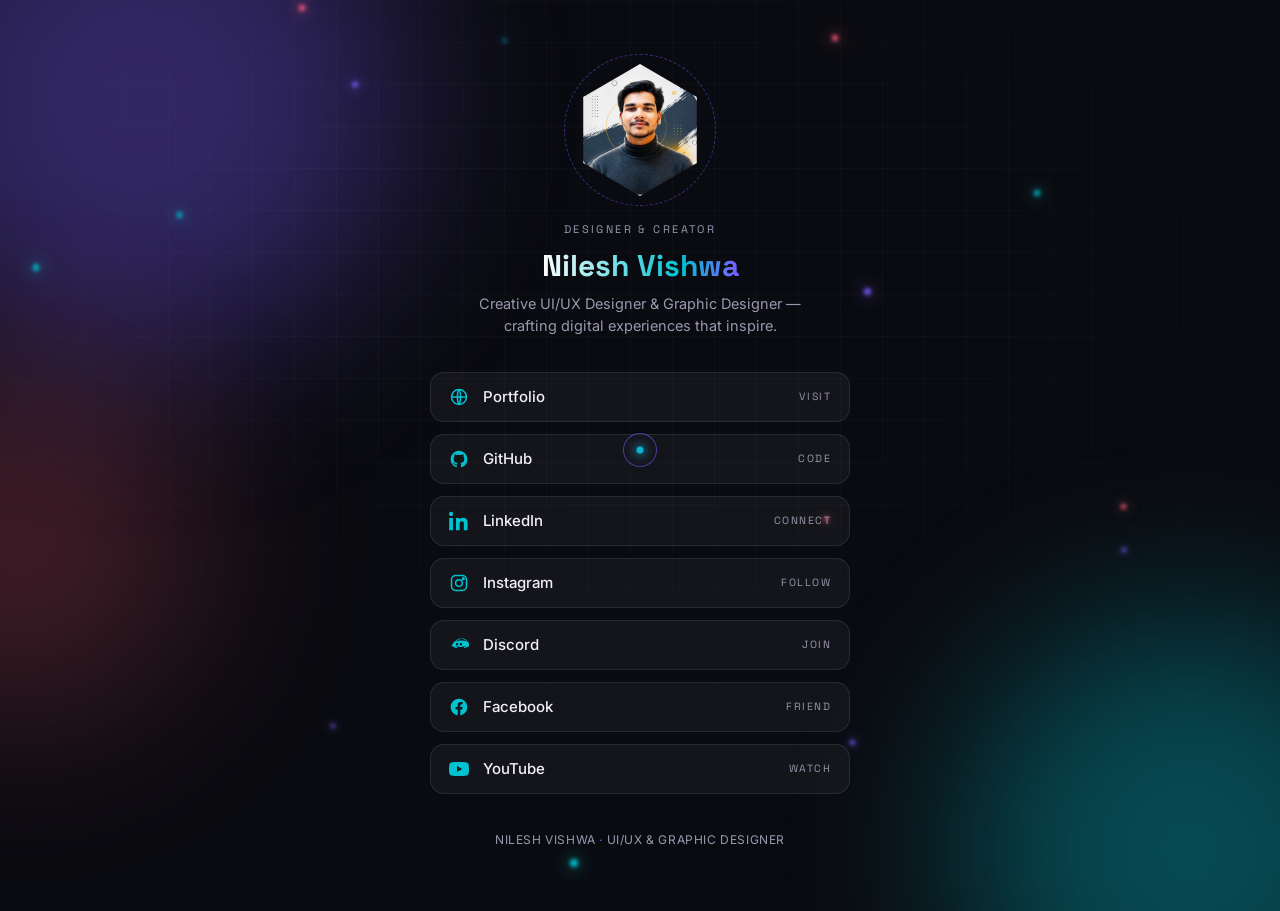
==== commit e94c8610: "updated" ====
--- a/index.html
+++ b/index.html
@@ -1,642 +1,512 @@
 <!DOCTYPE html>
 <html lang="en">
 <head>
-<meta charset="UTF-8">
-<meta name="viewport" content="width=device-width, initial-scale=1.0">
-<title>Nilesh Vishwa</title>
-<link rel="icon" type="image/png" href="images/newlogo.png">
-<link href="https://fonts.googleapis.com/css2?family=Orbitron:wght@400;700;900&family=Inter:wght@300;400;500;600&display=swap" rel="stylesheet">
+<meta charset="UTF-8" />
+<meta name="viewport" content="width=device-width, initial-scale=1.0" />
+<title>Nilesh Vishwa — Links</title>
+<meta name="description" content="Nilesh Vishwa — UI/UX & Graphic Designer. Portfolio, socials, and contact links." />
+<link rel="icon" type="image/png" href="favicon.png" />
+<link rel="apple-touch-icon" href="favicon.png" />
+<link rel="preconnect" href="https://fonts.googleapis.com">
+<link rel="preconnect" href="https://fonts.gstatic.com" crossorigin>
+<link href="https://fonts.googleapis.com/css2?family=Space+Grotesk:wght@400;500;600;700&family=Inter:wght@400;500;600&display=swap" rel="stylesheet">
 <style>
-*, *::before, *::after { box-sizing: border-box; margin: 0; padding: 0; }
-
-:root {
-  --bg:        #04050f;
-  --surface:   #080a1a;
-  --amber:     #ff9500;
-  --amber2:    #ffb340;
-  --violet:    #bf5af2;
-  --rose:      #ff2d55;
-  --teal:      #30d158;
-  --text:      #f0eaff;
-  --muted:     #6b6080;
-  --border:    rgba(191,90,242,0.15);
-}
-
-html { scroll-behavior: smooth; }
-
-body {
-  min-height: 100vh;
-  background: var(--bg);
-  color: var(--text);
-  font-family: 'Inter', sans-serif;
-  overflow-x: hidden;
-}
-
-/* ═══════════════════════════════
-   CANVAS BACKGROUND
-═══════════════════════════════ */
-#bg-canvas {
-  position: fixed;
-  inset: 0;
-  z-index: 0;
-  pointer-events: none;
-}
-
-/* ═══════════════════════════════
-   NOISE OVERLAY
-═══════════════════════════════ */
-.noise {
-  position: fixed;
-  inset: 0;
-  z-index: 1;
-  pointer-events: none;
-  opacity: 0.025;
-  background-image: url("data:image/svg+xml,%3Csvg viewBox='0 0 256 256' xmlns='http://www.w3.org/2000/svg'%3E%3Cfilter id='n'%3E%3CfeTurbulence type='fractalNoise' baseFrequency='0.9' numOctaves='4'/%3E%3C/filter%3E%3Crect width='100%25' height='100%25' filter='url(%23n)'/%3E%3C/svg%3E");
-  background-size: 200px;
-}
-
-/* ═══════════════════════════════
-   PAGE LAYOUT
-═══════════════════════════════ */
-.page {
-  position: relative;
-  z-index: 2;
-  min-height: 100vh;
-  display: flex;
-  flex-direction: column;
-  align-items: center;
-  padding: 64px 20px 90px;
-  max-width: 520px;
-  margin: 0 auto;
-}
-
-/* ═══════════════════════════════
-   HUD CORNERS
-═══════════════════════════════ */
-.hud {
-  position: fixed;
-  z-index: 10;
-  pointer-events: none;
-}
-.hud-tl { top: 18px; left: 18px; }
-.hud-tr { top: 18px; right: 18px; }
-.hud-bl { bottom: 18px; left: 18px; }
-.hud-br { bottom: 18px; right: 18px; }
-
-.hud svg { width: 40px; height: 40px; }
-
-/* ═══════════════════════════════
-   PROFILE
-═══════════════════════════════ */
-.profile {
-  display: flex;
-  flex-direction: column;
-  align-items: center;
-  margin-bottom: 36px;
-  opacity: 0;
-  animation: rise 0.8s 0.2s ease forwards;
-}
-
-.avatar-wrap {
-  position: relative;
-  margin-bottom: 28px;
-}
-
-/* outer slow ring */
-.ring-outer {
-  position: absolute;
-  inset: -22px;
-  border-radius: 50%;
-  border: 1px dashed rgba(191,90,242,0.25);
-  animation: spinCW 18s linear infinite;
-}
-.ring-outer::before {
-  content: '';
-  position: absolute;
-  top: 50%; left: -5px;
-  transform: translateY(-50%);
-  width: 9px; height: 9px;
-  background: var(--violet);
-  border-radius: 50%;
-  box-shadow: 0 0 14px var(--violet);
-}
-
-/* middle ring */
-.ring-mid {
-  position: absolute;
-  inset: -12px;
-  border-radius: 50%;
-  background: conic-gradient(from 0deg, var(--amber), var(--violet), var(--rose), var(--amber));
-  -webkit-mask: radial-gradient(farthest-side, transparent calc(100% - 2px), #fff calc(100% - 2px));
-  mask: radial-gradient(farthest-side, transparent calc(100% - 2px), #fff calc(100% - 2px));
-  animation: spinCCW 4s linear infinite;
-}
-
-@keyframes spinCW  { to { transform: rotate(360deg);  } }
-@keyframes spinCCW { to { transform: rotate(-360deg); } }
-
-.avatar {
-  width: 118px; height: 118px;
-  border-radius: 50%;
-  object-fit: cover;
-  object-position: top center;
-  display: block;
-  border: 2px solid rgba(255,255,255,0.06);
-}
-
-.status {
-  position: absolute;
-  bottom: 5px; right: 5px;
-  width: 14px; height: 14px;
-  border-radius: 50%;
-  background: var(--teal);
-  border: 2px solid var(--bg);
-  box-shadow: 0 0 10px var(--teal);
-  animation: breathe 2.4s ease-in-out infinite;
-}
-@keyframes breathe {
-  0%,100% { box-shadow: 0 0 8px var(--teal); }
-  50%      { box-shadow: 0 0 22px var(--teal), 0 0 40px rgba(48,209,88,0.3); }
-}
-
-.badge {
-  font-family: 'Orbitron', monospace;
-  font-size: 8.5px;
-  letter-spacing: 0.32em;
-  color: var(--amber);
-  text-transform: uppercase;
-  margin-bottom: 10px;
-  display: flex;
-  align-items: center;
-  gap: 8px;
-}
-.badge::before, .badge::after {
-  content: '';
-  width: 28px; height: 1px;
-  background: linear-gradient(90deg, transparent, var(--amber));
-}
-.badge::after { transform: scaleX(-1); }
-
-.name {
-  font-family: 'Orbitron', monospace;
-  font-size: 27px;
-  font-weight: 900;
-  letter-spacing: 0.06em;
-  text-align: center;
-  background: linear-gradient(135deg, #fff 20%, var(--amber2) 55%, var(--violet) 100%);
-  -webkit-background-clip: text;
-  -webkit-text-fill-color: transparent;
-  background-clip: text;
-  margin-bottom: 14px;
-  line-height: 1.1;
-}
-
-.bio {
-  font-size: 13px;
-  font-weight: 300;
-  color: #9080aa;
-  text-align: center;
-  line-height: 1.65;
-  max-width: 290px;
-  letter-spacing: 0.02em;
-}
-
-/* ═══════════════════════════════
-   STAT PILLS
-═══════════════════════════════ */
-.stats {
-  display: flex;
-  gap: 12px;
-  margin-top: 20px;
-  flex-wrap: wrap;
-  justify-content: center;
-}
-.stat {
-  background: rgba(191,90,242,0.08);
-  border: 1px solid rgba(191,90,242,0.18);
-  border-radius: 20px;
-  padding: 5px 14px;
-  font-size: 11px;
-  letter-spacing: 0.04em;
-  color: var(--violet);
-}
-
-/* ═══════════════════════════════
-   DIVIDER
-═══════════════════════════════ */
-.divider {
-  width: 100%;
-  height: 1px;
-  background: linear-gradient(90deg, transparent, var(--violet), var(--amber), transparent);
-  margin: 34px 0;
-  opacity: 0.35;
-  opacity: 0;
-  animation: rise 0.6s 0.5s ease forwards;
-}
-
-/* ═══════════════════════════════
-   LINK BUTTONS
-═══════════════════════════════ */
-.links {
-  width: 100%;
-  display: flex;
-  flex-direction: column;
-  gap: 11px;
-}
-
-.link-btn {
-  position: relative;
-  display: flex;
-  align-items: center;
-  gap: 14px;
-  padding: 15px 18px;
-  border-radius: 10px;
-  border: 1px solid var(--border);
-  background: rgba(8,10,26,0.8);
-  backdrop-filter: blur(12px);
-  color: var(--text);
-  text-decoration: none;
-  font-size: 14px;
-  font-weight: 500;
-  letter-spacing: 0.04em;
-  overflow: hidden;
-  transition: transform 0.3s cubic-bezier(.34,1.56,.64,1),
-              border-color 0.3s ease,
-              box-shadow 0.3s ease;
-  opacity: 0;
-  animation: rise 0.55s ease forwards;
-}
-
-/* shimmer sweep */
-.link-btn::after {
-  content: '';
-  position: absolute;
-  top: 0; left: -120%;
-  width: 70%; height: 100%;
-  background: linear-gradient(90deg, transparent, rgba(255,255,255,0.04), transparent);
-  transition: left 0.6s ease;
-}
-.link-btn:hover::after { left: 160%; }
-
-/* left glow bar */
-.link-btn::before {
-  content: '';
-  position: absolute;
-  left: 0; top: 20%; bottom: 20%;
-  width: 3px;
-  border-radius: 3px;
-  background: var(--accent, var(--violet));
-  opacity: 0;
-  transition: opacity 0.3s;
-  box-shadow: 0 0 12px var(--accent, var(--violet));
-}
-.link-btn:hover::before { opacity: 1; }
-
-.link-btn:hover {
-  transform: translateX(6px) scale(1.01);
-  border-color: var(--accent, var(--violet));
-  box-shadow: 0 4px 30px rgba(0,0,0,0.4),
-              0 0 0 1px var(--accent, var(--violet)) inset,
-              0 0 24px color-mix(in srgb, var(--accent, var(--violet)) 20%, transparent);
-}
-
-/* stagger delays */
-.link-btn:nth-child(1) { animation-delay: 0.45s; --accent: #ff9500; }
-.link-btn:nth-child(2) { animation-delay: 0.55s; --accent: #e6edf3; }
-.link-btn:nth-child(3) { animation-delay: 0.65s; --accent: #0a84ff; }
-.link-btn:nth-child(4) { animation-delay: 0.75s; --accent: #ff375f; }
-.link-btn:nth-child(5) { animation-delay: 0.85s; --accent: #5e5ce6; }
-.link-btn:nth-child(6) { animation-delay: 0.95s; --accent: #0a84ff; }
-.link-btn:nth-child(7) { animation-delay: 1.05s; --accent: #ff453a; }
-
-.icon-wrap {
-  width: 38px; height: 38px;
-  border-radius: 8px;
-  background: rgba(255,255,255,0.03);
-  border: 1px solid rgba(255,255,255,0.07);
-  display: flex; align-items: center; justify-content: center;
-  flex-shrink: 0;
-}
-.icon-wrap svg { width: 19px; height: 19px; }
-
-.link-label { flex: 1; }
-
-.link-tag {
-  font-family: 'Orbitron', monospace;
-  font-size: 8px;
-  letter-spacing: 0.2em;
-  color: var(--muted);
-  border: 1px solid rgba(107,96,128,0.3);
-  border-radius: 3px;
-  padding: 2px 6px;
-  transition: color 0.3s, border-color 0.3s;
-}
-.link-btn:hover .link-tag {
-  color: var(--accent, var(--violet));
-  border-color: var(--accent, var(--violet));
-}
-
-/* ═══════════════════════════════
-   FOOTER
-═══════════════════════════════ */
-.footer {
-  margin-top: 54px;
-  font-family: 'Orbitron', monospace;
-  font-size: 8.5px;
-  letter-spacing: 0.28em;
-  color: var(--muted);
-  text-align: center;
-  opacity: 0;
-  animation: rise 0.6s 1.2s ease forwards;
-}
-
-/* ═══════════════════════════════
-   ANIMATIONS
-═══════════════════════════════ */
-@keyframes rise {
-  from { opacity: 0; transform: translateY(22px); }
-  to   { opacity: 1; transform: translateY(0); }
-}
-
-/* scrollbar */
-::-webkit-scrollbar { width: 4px; }
-::-webkit-scrollbar-track { background: var(--bg); }
-::-webkit-scrollbar-thumb { background: var(--violet); border-radius: 4px; }
-
-@media (max-width: 480px) {
-  .name { font-size: 21px; }
-  .page { padding: 44px 16px 70px; }
-}
+  :root{
+    --bg-0:#0a0b10;
+    --bg-1:#0d0f18;
+    --violet:#7c5cff;
+    --cyan:#00c2d1;
+    --coral:#ff5c7a;
+    --text-hi:#f1f0f6;
+    --text-lo:#9a98ae;
+    --glass:rgba(255,255,255,0.045);
+    --glass-border:rgba(255,255,255,0.09);
+  }
+
+  *{box-sizing:border-box;}
+  html,body{margin:0;padding:0;}
+
+  body{
+    min-height:100vh;
+    background:var(--bg-0);
+    color:var(--text-hi);
+    font-family:'Inter',sans-serif;
+    display:flex;
+    align-items:center;
+    justify-content:center;
+    overflow-x:hidden;
+    position:relative;
+    padding:64px 20px;
+  }
+
+  /* ambient drifting gradient blobs — the "smoothness" layer */
+  .blob{
+    position:fixed;
+    border-radius:50%;
+    filter:blur(90px);
+    opacity:0.35;
+    z-index:0;
+    pointer-events:none;
+  }
+  .blob-a{
+    width:520px;height:520px;
+    background:var(--violet);
+    top:-160px; left:-120px;
+    animation:drift-a 22s ease-in-out infinite;
+  }
+  .blob-b{
+    width:460px;height:460px;
+    background:var(--cyan);
+    bottom:-180px; right:-140px;
+    animation:drift-b 26s ease-in-out infinite;
+  }
+  .blob-c{
+    width:360px;height:360px;
+    background:var(--coral);
+    bottom:20%; left:-160px;
+    opacity:0.22;
+    animation:drift-c 30s ease-in-out infinite;
+  }
+
+  @keyframes drift-a{
+    0%,100%{transform:translate(0,0) scale(1);}
+    50%{transform:translate(60px,80px) scale(1.1);}
+  }
+  @keyframes drift-b{
+    0%,100%{transform:translate(0,0) scale(1);}
+    50%{transform:translate(-70px,-50px) scale(1.08);}
+  }
+  @keyframes drift-c{
+    0%,100%{transform:translate(0,0) scale(1);}
+    50%{transform:translate(40px,-60px) scale(1.15);}
+  }
+
+  /* faint circuit grid overlay */
+  .grid-overlay{
+    position:fixed;
+    inset:0;
+    z-index:0;
+    background-image:
+      linear-gradient(rgba(255,255,255,0.025) 1px, transparent 1px),
+      linear-gradient(90deg, rgba(255,255,255,0.025) 1px, transparent 1px);
+    background-size:42px 42px;
+    mask-image:radial-gradient(ellipse 70% 60% at 50% 30%, black 40%, transparent 90%);
+    pointer-events:none;
+  }
+
+  .card{
+    position:relative;
+    z-index:1;
+    width:100%;
+    max-width:420px;
+    display:flex;
+    flex-direction:column;
+    align-items:center;
+    text-align:center;
+    opacity:0;
+    transform:translateY(18px);
+    animation:rise 0.7s cubic-bezier(.2,.8,.2,1) forwards;
+  }
+
+  @keyframes rise{
+    to{opacity:1; transform:translateY(0);}
+  }
+
+  /* hexagon avatar frame with rotating circuit ring — signature element */
+  .avatar-wrap{
+    position:relative;
+    width:132px;height:132px;
+    margin-bottom:26px;
+  }
+  .hex{
+    width:100%;height:100%;
+    clip-path:polygon(50% 0%, 93% 25%, 93% 75%, 50% 100%, 7% 75%, 7% 25%);
+    background:linear-gradient(150deg, var(--violet), var(--cyan));
+    display:flex; align-items:center; justify-content:center;
+    overflow:hidden;
+  }
+  .hex img{
+    width:100%;
+    height:100%;
+    object-fit:cover;
+  }
+  .ring{
+    position:absolute;
+    inset:-10px;
+    border-radius:50%;
+    border:1.5px dashed rgba(124,92,255,0.45);
+    animation:spin 16s linear infinite;
+  }
+  @keyframes spin{
+    to{transform:rotate(360deg);}
+  }
+
+  .eyebrow{
+    font-family:'Space Grotesk',sans-serif;
+    letter-spacing:0.22em;
+    font-size:11px;
+    text-transform:uppercase;
+    color:var(--text-lo);
+    margin-bottom:10px;
+  }
+
+  h1{
+    font-family:'Space Grotesk',sans-serif;
+    font-size:30px;
+    font-weight:700;
+    margin:0 0 8px;
+    background:linear-gradient(90deg, #ffffff, var(--cyan) 70%, var(--violet));
+    -webkit-background-clip:text;
+    background-clip:text;
+    color:transparent;
+  }
+
+  .tagline{
+    color:var(--text-lo);
+    font-size:14.5px;
+    line-height:1.55;
+    max-width:340px;
+    margin:0 0 34px;
+  }
+
+  .links{
+    width:100%;
+    display:flex;
+    flex-direction:column;
+    gap:12px;
+  }
+
+  .link-btn{
+    position:relative;
+    display:flex;
+    align-items:center;
+    gap:14px;
+    width:100%;
+    padding:14px 18px;
+    background:var(--glass);
+    border:1px solid var(--glass-border);
+    border-radius:14px;
+    backdrop-filter:blur(14px);
+    text-decoration:none;
+    color:var(--text-hi);
+    overflow:hidden;
+    opacity:0;
+    transform:translateY(14px);
+    animation:rise 0.6s cubic-bezier(.2,.8,.2,1) forwards;
+    transition:transform 0.25s ease, border-color 0.25s ease, background 0.25s ease;
+  }
+
+  .link-btn::before{
+    content:"";
+    position:absolute;
+    left:0; top:0; bottom:0;
+    width:3px;
+    background:linear-gradient(180deg, var(--violet), var(--cyan));
+    opacity:0;
+    transition:opacity 0.25s ease;
+  }
+
+  .link-btn:hover{
+    transform:translateY(-3px);
+    border-color:rgba(124,92,255,0.5);
+    background:rgba(255,255,255,0.07);
+  }
+  .link-btn:hover::before{ opacity:1; }
+
+  .link-icon{
+    width:20px;height:20px;
+    flex-shrink:0;
+    display:flex;align-items:center;justify-content:center;
+    color:var(--cyan);
+  }
+  .link-icon svg{width:100%;height:100%;}
+
+  .link-label{
+    font-weight:500;
+    font-size:15px;
+    flex:1;
+    text-align:left;
+  }
+
+  .link-tag{
+    font-family:'Space Grotesk',sans-serif;
+    font-size:10.5px;
+    letter-spacing:0.14em;
+    text-transform:uppercase;
+    color:var(--text-lo);
+  }
+
+  footer{
+    margin-top:38px;
+    font-size:12px;
+    color:var(--text-lo);
+    letter-spacing:0.05em;
+    opacity:0;
+    animation:rise 0.6s ease forwards;
+    animation-delay:0.9s;
+  }
+  footer span{color:var(--violet);}
+
+  @media (max-width:480px){
+    h1{font-size:26px;}
+  }
+
+  /* rising bubbles */
+  .bubbles{
+    position:fixed;
+    inset:0;
+    z-index:0;
+    overflow:hidden;
+    pointer-events:none;
+  }
+  .bubble{
+    position:absolute;
+    bottom:-10%;
+    border-radius:50%;
+    background:radial-gradient(circle at 30% 30%, rgba(255,255,255,0.35), rgba(124,92,255,0.05) 70%);
+    border:1px solid rgba(255,255,255,0.12);
+    animation:rise-bubble linear infinite;
+  }
+  @keyframes rise-bubble{
+    0%{ transform:translateY(0) translateX(0); opacity:0; }
+    8%{ opacity:0.55; }
+    92%{ opacity:0.3; }
+    100%{ transform:translateY(-115vh) translateX(var(--drift, 30px)); opacity:0; }
+  }
+
+  /* drifting glow lights */
+  .lights{
+    position:fixed;
+    inset:0;
+    z-index:0;
+    overflow:hidden;
+    pointer-events:none;
+  }
+  .light{
+    position:absolute;
+    border-radius:50%;
+    filter:blur(2px);
+    animation:float-light ease-in-out infinite;
+  }
+  @keyframes float-light{
+    0%,100%{ transform:translate(0,0); opacity:0.25; }
+    50%{ transform:translate(var(--lx, 24px), var(--ly, -30px)); opacity:0.75; }
+  }
+
+  @media (prefers-reduced-motion: reduce){
+    .blob, .ring, .card, .link-btn, footer{ animation:none !important; opacity:1 !important; transform:none !important; }
+    .bubble, .light{ display:none; }
+    .cursor-dot, .cursor-ring{ display:none !important; }
+  }
+
+  /* custom cursor */
+  .cursor-dot, .cursor-ring{
+    position:fixed;
+    top:0; left:0;
+    pointer-events:none;
+    border-radius:50%;
+    z-index:999;
+    will-change:transform;
+    transform:translate(-50%,-50%);
+  }
+  .cursor-dot{
+    width:7px;height:7px;
+    background:var(--cyan);
+    box-shadow:0 0 10px var(--cyan), 0 0 20px rgba(0,194,209,0.5);
+  }
+  .cursor-ring{
+    width:34px;height:34px;
+    border:1.5px solid rgba(124,92,255,0.55);
+    background:radial-gradient(circle, rgba(124,92,255,0.08), transparent 70%);
+    transition:width 0.2s ease, height 0.2s ease, border-color 0.2s ease, background 0.2s ease;
+  }
+  .cursor-ring.is-active{
+    width:52px;height:52px;
+    border-color:rgba(0,194,209,0.7);
+    background:radial-gradient(circle, rgba(0,194,209,0.12), transparent 70%);
+  }
+
+  @media (hover:none){
+    .cursor-dot, .cursor-ring{ display:none; }
+  }
+  @media (hover:hover) and (pointer:fine){
+    body{ cursor:none; }
+    a, button{ cursor:none; }
+  }
 </style>
 </head>
 <body>
 
-<canvas id="bg-canvas"></canvas>
-<div class="noise"></div>
-
-<!-- HUD corners -->
-<div class="hud hud-tl">
-  <svg viewBox="0 0 40 40" fill="none">
-    <path d="M2 20 L2 2 L20 2" stroke="#bf5af2" stroke-width="1.5" stroke-linecap="round"/>
-  </svg>
+<div class="blob blob-a"></div>
+<div class="blob blob-b"></div>
+<div class="blob blob-c"></div>
+<div class="grid-overlay"></div>
+<div class="bubbles" id="bubbles"></div>
+<div class="lights" id="lights"></div>
+<div class="cursor-dot" id="cursorDot"></div>
+<div class="cursor-ring" id="cursorRing"></div>
+
+<div class="card">
+  <div class="avatar-wrap">
+    <div class="ring"></div>
+    <div class="hex"><img src="[data-uri]" alt="Nilesh Vishwa"></div>
+  </div>
+
+  <div class="eyebrow">Designer &amp; Creator</div>
+  <h1>Nilesh Vishwa</h1>
+  <p class="tagline">Creative UI/UX Designer &amp; Graphic Designer — crafting digital experiences that inspire.</p>
+
+  <div class="links">
+    <a class="link-btn" style="animation-delay:.05s" href="https://nileshvishwa.github.io/Portfolio-me/" target="_blank" rel="noopener">
+      <span class="link-icon"><svg viewBox="0 0 24 24" fill="none" stroke="currentColor" stroke-width="1.8"><circle cx="12" cy="12" r="9"/><path d="M3 12h18M12 3c2.5 2.7 2.5 14.3 0 18M12 3c-2.5 2.7-2.5 14.3 0 18"/></svg></span>
+      <span class="link-label">Portfolio</span>
+      <span class="link-tag">Visit</span>
+    </a>
+
+    <a class="link-btn" style="animation-delay:.1s" href="https://github.com/nileshvishwa" target="_blank" rel="noopener">
+      <span class="link-icon"><svg viewBox="0 0 24 24" fill="currentColor"><path d="M12 2C6.48 2 2 6.58 2 12.25c0 4.53 2.87 8.37 6.84 9.73.5.1.68-.22.68-.49 0-.24-.01-.87-.01-1.7-2.78.62-3.37-1.37-3.37-1.37-.45-1.18-1.11-1.5-1.11-1.5-.9-.63.07-.62.07-.62 1 .07 1.53 1.05 1.53 1.05.89 1.56 2.34 1.11 2.91.85.09-.66.35-1.11.63-1.37-2.22-.26-4.56-1.14-4.56-5.06 0-1.12.39-2.03 1.03-2.75-.1-.26-.45-1.31.1-2.73 0 0 .84-.28 2.75 1.05a9.3 9.3 0 015 0c1.9-1.33 2.74-1.05 2.74-1.05.56 1.42.21 2.47.1 2.73.65.72 1.03 1.63 1.03 2.75 0 3.93-2.34 4.79-4.57 5.05.36.32.68.94.68 1.9 0 1.37-.01 2.48-.01 2.81 0 .27.18.6.69.49A10.26 10.26 0 0022 12.25C22 6.58 17.52 2 12 2z"/></svg></span>
+      <span class="link-label">GitHub</span>
+      <span class="link-tag">Code</span>
+    </a>
+
+    <a class="link-btn" style="animation-delay:.15s" href="https://www.linkedin.com/in/nilesh-vishwa-b1275a29b" target="_blank" rel="noopener">
+      <span class="link-icon"><svg viewBox="0 0 24 24" fill="currentColor"><path d="M4.98 3.5C4.98 4.88 3.88 6 2.5 6S0 4.88 0 3.5 1.12 1 2.5 1s2.48 1.12 2.48 2.5zM.24 8.25h4.5V23H.24V8.25zM8.24 8.25h4.31v2.02h.06c.6-1.13 2.08-2.32 4.28-2.32 4.58 0 5.43 3.01 5.43 6.93V23h-4.5v-6.94c0-1.66-.03-3.79-2.31-3.79-2.31 0-2.67 1.8-2.67 3.67V23h-4.5V8.25z"/></svg></span>
+      <span class="link-label">LinkedIn</span>
+      <span class="link-tag">Connect</span>
+    </a>
+
+    <a class="link-btn" style="animation-delay:.2s" href="https://instagram.com/your-handle" target="_blank" rel="noopener">
+      <span class="link-icon"><svg viewBox="0 0 24 24" fill="none" stroke="currentColor" stroke-width="1.8"><rect x="3" y="3" width="18" height="18" rx="5"/><circle cx="12" cy="12" r="4"/><circle cx="17.2" cy="6.8" r="1"/></svg></span>
+      <span class="link-label">Instagram</span>
+      <span class="link-tag">Follow</span>
+    </a>
+
+    <a class="link-btn" style="animation-delay:.25s" href="https://discord.gg/your-invite" target="_blank" rel="noopener">
+      <span class="link-icon"><svg viewBox="0 0 24 24" fill="currentColor"><path d="M20.3 5.4A17.6 17.6 0 0015.7 4l-.3.6a12.9 12.9 0 016.9 3.6 16.9 16.9 0 00-14.5 0A12.9 12.9 0 0114.7 4.6L14.4 4a17.6 17.6 0 00-4.6 1.4A17 17 0 003 12.8c1.9 1.4 4.2 2.3 6.6 2.7l.7-1.2a10.8 10.8 0 01-1.9-.9c.2-.1.3-.2.5-.3a12 12 0 0010.2 0l.5.3c-.6.4-1.3.6-1.9.9l.7 1.2c2.4-.4 4.7-1.3 6.6-2.7a17 17 0 00-4.7-7.4zM9.7 12.6c-.7 0-1.3-.7-1.3-1.5s.6-1.5 1.3-1.5 1.4.7 1.3 1.5c0 .8-.6 1.5-1.3 1.5zm4.6 0c-.7 0-1.3-.7-1.3-1.5s.6-1.5 1.3-1.5 1.4.7 1.3 1.5c0 .8-.6 1.5-1.3 1.5z"/></svg></span>
+      <span class="link-label">Discord</span>
+      <span class="link-tag">Join</span>
+    </a>
+
+    <a class="link-btn" style="animation-delay:.3s" href="https://facebook.com/your-handle" target="_blank" rel="noopener">
+      <span class="link-icon"><svg viewBox="0 0 24 24" fill="currentColor"><path d="M22 12.06C22 6.5 17.52 2 12 2S2 6.5 2 12.06c0 5 3.66 9.15 8.44 9.94v-7.03H7.9v-2.91h2.54V9.85c0-2.5 1.49-3.89 3.77-3.89 1.09 0 2.23.2 2.23.2v2.45h-1.26c-1.24 0-1.63.77-1.63 1.56v1.89h2.78l-.44 2.91h-2.34V22c4.78-.79 8.44-4.94 8.44-9.94z"/></svg></span>
+      <span class="link-label">Facebook</span>
+      <span class="link-tag">Friend</span>
+    </a>
+
+    <a class="link-btn" style="animation-delay:.35s" href="https://youtube.com/@your-handle" target="_blank" rel="noopener">
+      <span class="link-icon"><svg viewBox="0 0 24 24" fill="currentColor"><path d="M23.5 6.2a3 3 0 00-2.1-2.1C19.5 3.5 12 3.5 12 3.5s-7.5 0-9.4.6A3 3 0 00.5 6.2 31 31 0 000 12a31 31 0 00.5 5.8 3 3 0 002.1 2.1c1.9.6 9.4.6 9.4.6s7.5 0 9.4-.6a3 3 0 002.1-2.1A31 31 0 0024 12a31 31 0 00-.5-5.8zM9.6 15.6V8.4L15.8 12z"/></svg></span>
+      <span class="link-label">YouTube</span>
+      <span class="link-tag">Watch</span>
+    </a>
+  </div>
+
+  <footer>NILESH VISHWA <span>·</span> UI/UX &amp; GRAPHIC DESIGNER</footer>
 </div>
-<div class="hud hud-tr">
-  <svg viewBox="0 0 40 40" fill="none">
-    <path d="M38 20 L38 2 L20 2" stroke="#ff9500" stroke-width="1.5" stroke-linecap="round"/>
-  </svg>
-</div>
-<div class="hud hud-bl">
-  <svg viewBox="0 0 40 40" fill="none">
-    <path d="M2 20 L2 38 L20 38" stroke="#ff9500" stroke-width="1.5" stroke-linecap="round"/>
-  </svg>
-</div>
-<div class="hud hud-br">
-  <svg viewBox="0 0 40 40" fill="none">
-    <path d="M38 20 L38 38 L20 38" stroke="#bf5af2" stroke-width="1.5" stroke-linecap="round"/>
-  </svg>
-</div>
-
-<div class="page">
-
-  <!-- Profile -->
-  <div class="profile">
-    <div class="avatar-wrap">
-      <div class="ring-outer"></div>
-      <div class="ring-mid"></div>
-      <img class="avatar" src="[data-uri]